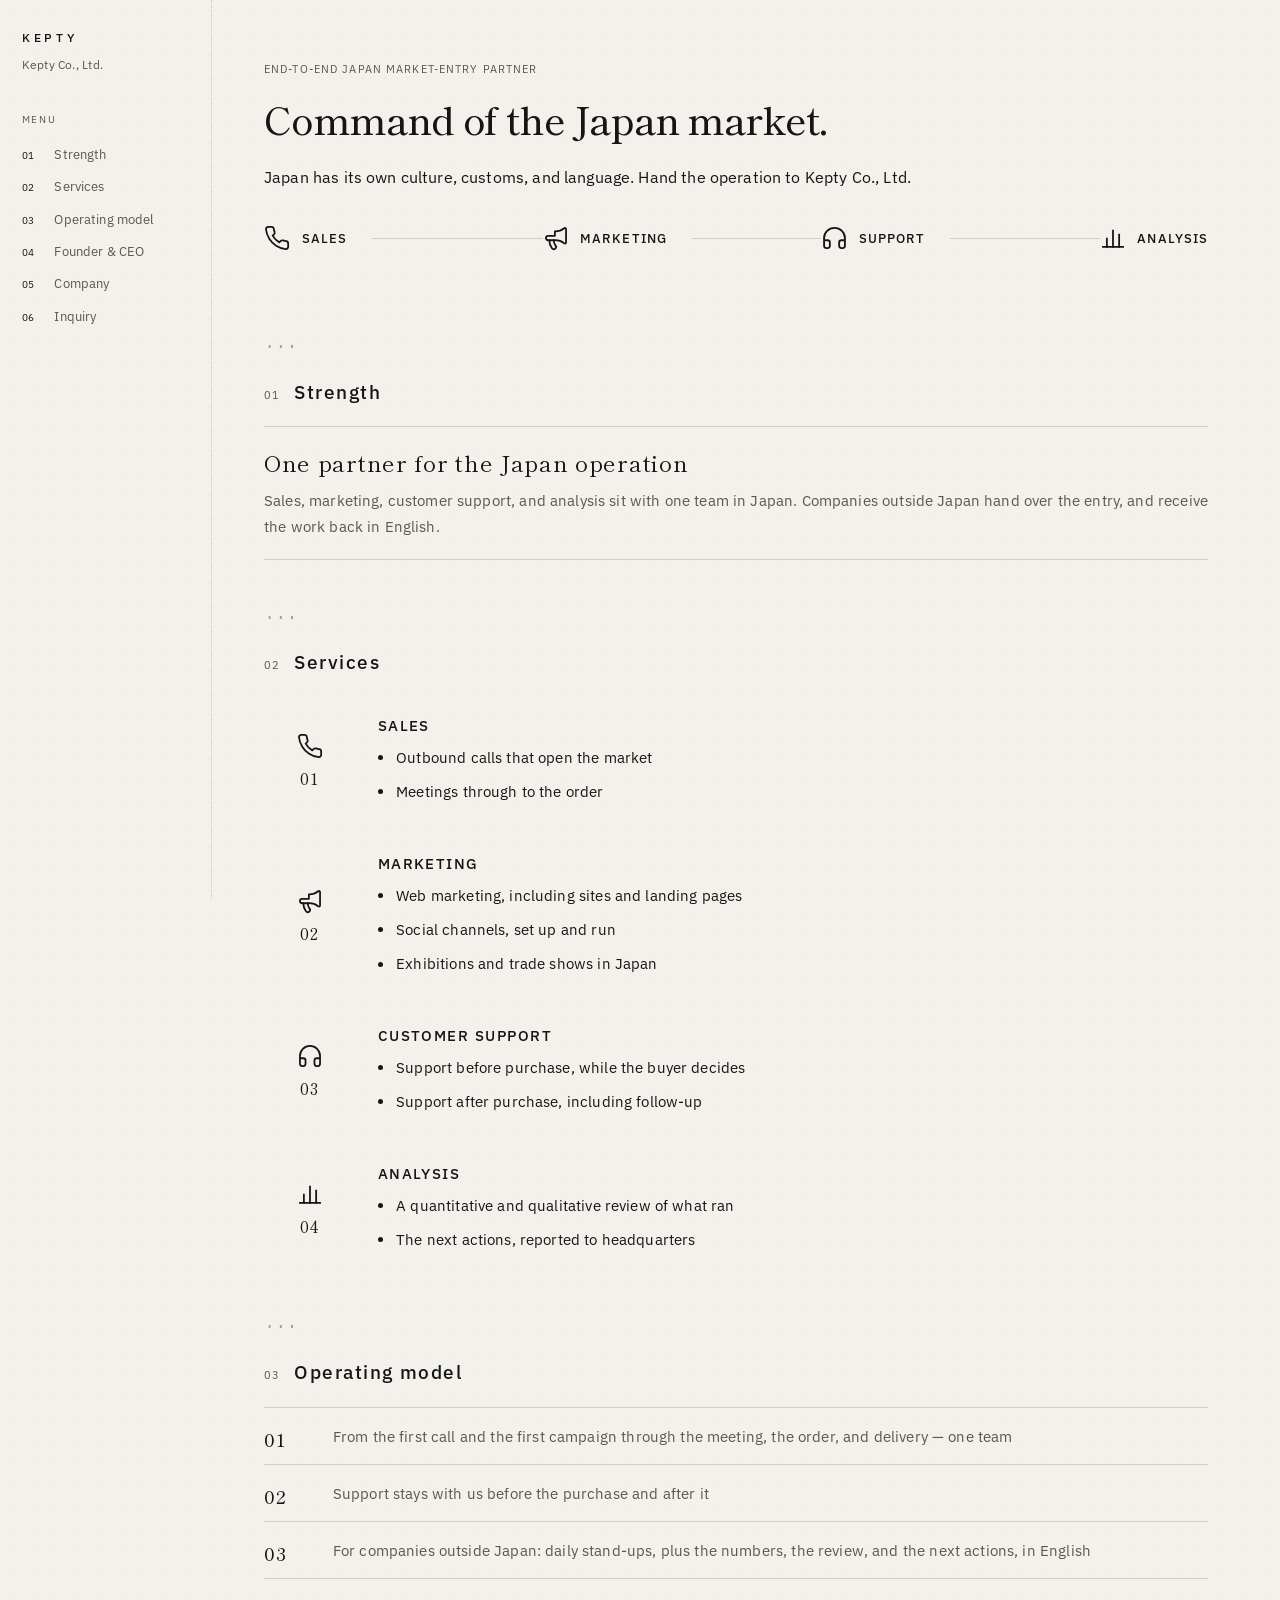
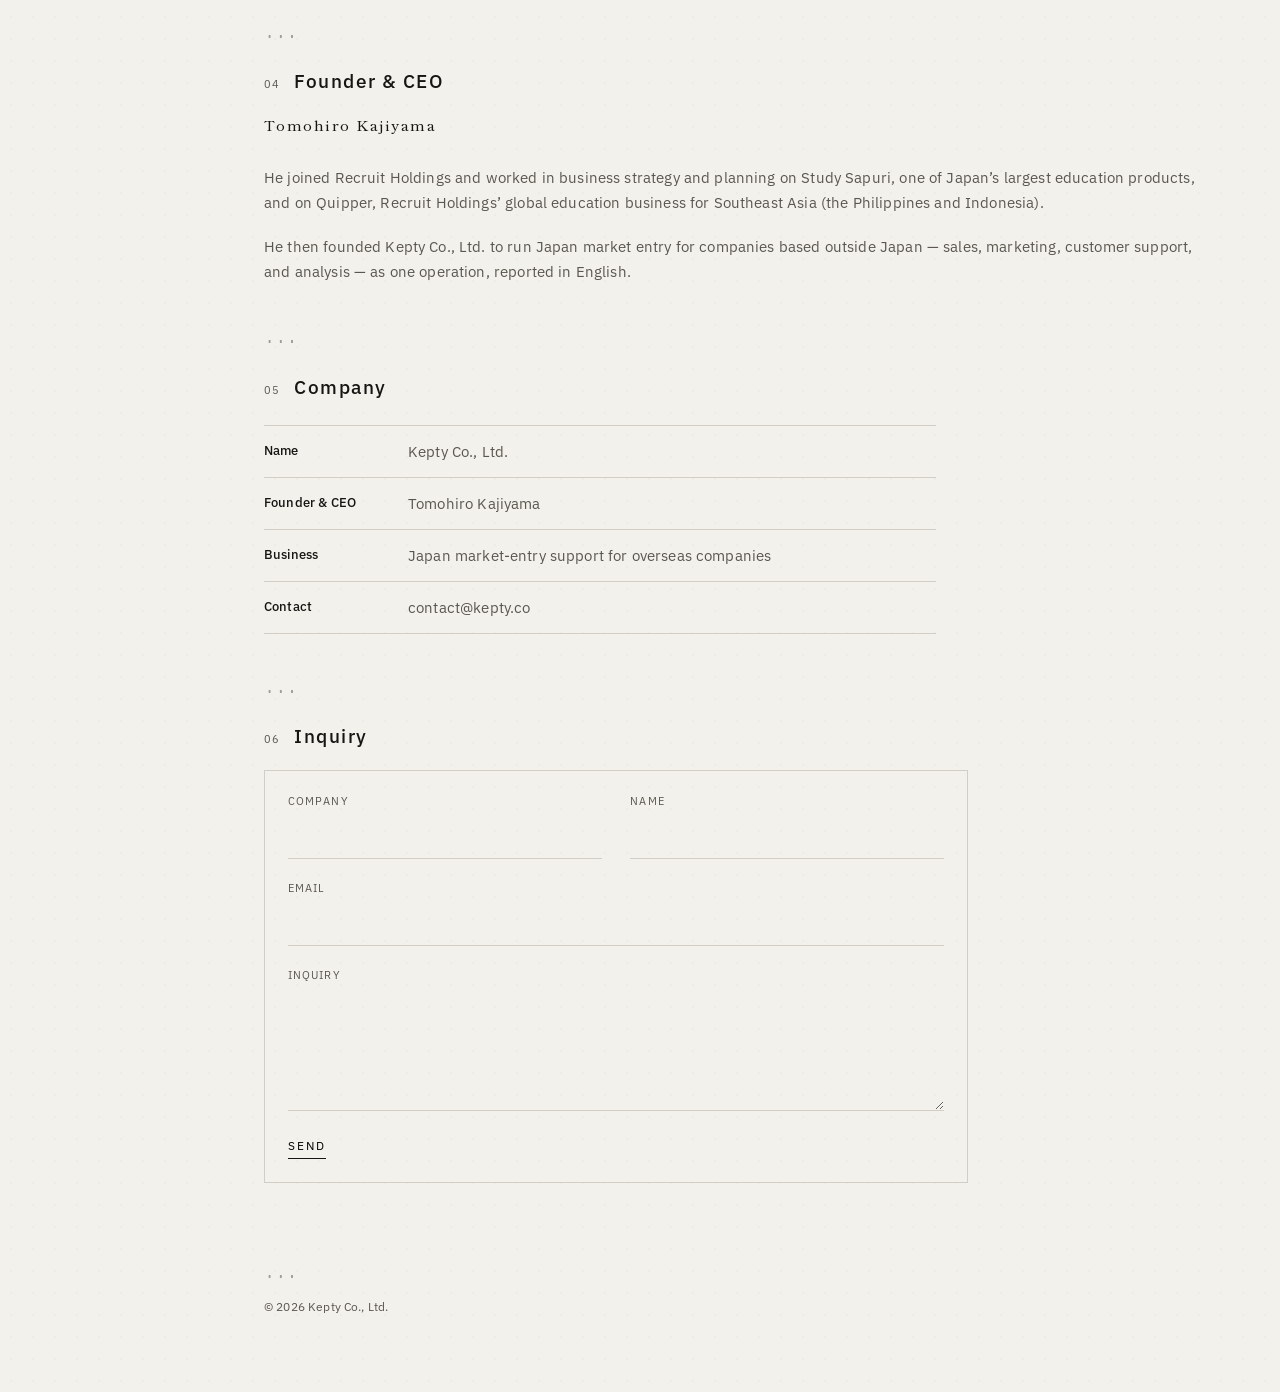
==== index.html @ 5e3bffc7 "あ" ====
<!DOCTYPE html>
<html lang="en">
  <head>
    <meta charset="UTF-8" />
    <meta name="viewport" content="width=device-width, initial-scale=1.0" />
    <title>End-to-end Japan market-entry partner | Kepty Co., Ltd.</title>
    <meta
      name="description"
      content="Kepty Co., Ltd. runs Japan market entry for companies outside Japan. Sales, marketing, customer support, and analysis — one team, with reporting in English."
    />
    <link rel="canonical" href="https://keptyjapan.com/" />
    <link rel="alternate" hreflang="en" href="https://keptyjapan.com/" />
    <link rel="alternate" hreflang="x-default" href="https://keptyjapan.com/" />
    <meta property="og:type" content="website" />
    <meta property="og:locale" content="en_US" />
    <meta property="og:site_name" content="Kepty Co., Ltd." />
    <meta
      property="og:title"
      content="End-to-end Japan market-entry partner | Kepty Co., Ltd."
    />
    <meta
      property="og:description"
      content="A Japan-side partner for companies outside Japan. Sales, marketing, customer support, and analysis, reported in English. Kepty Co., Ltd."
    />
    <meta property="og:url" content="https://keptyjapan.com/" />
    <meta name="twitter:card" content="summary" />
    <link rel="icon" href="assets/favicon.svg" type="image/svg+xml" />
    <link rel="alternate" type="text/plain" title="LLM facts" href="llms.txt" />
    <script type="application/ld+json">
      {
        "@context": "https://schema.org",
        "@graph": [
          {
            "@type": ["Organization", "ProfessionalService"],
            "@id": "https://keptyjapan.com/#org",
            "name": "Kepty Co., Ltd.",
            "alternateName": ["株式会社Kepty", "KEPTY"],
            "url": "https://keptyjapan.com/",
            "email": "contact@kepty.co",
            "inLanguage": "en",
            "areaServed": { "@type": "Country", "name": "Japan" },
            "founder": { "@type": "Person", "name": "Tomohiro Kajiyama", "alternateName": "梶山 知裕" },
            "description": "Japan market-entry partner for companies based outside Japan. Sales, marketing, customer support, and analysis, run as one operation and reported in English.",
            "knowsAbout": [
              "Japan market entry",
              "sales in Japan",
              "web and social marketing",
              "customer support",
              "market analysis"
            ],
            "contactPoint": {
              "@type": "ContactPoint",
              "email": "contact@kepty.co",
              "contactType": "sales",
              "availableLanguage": ["English", "Japanese"]
            }
          },
          {
            "@type": "WebPage",
            "@id": "https://keptyjapan.com/#webpage",
            "url": "https://keptyjapan.com/",
            "name": "End-to-end Japan market-entry partner",
            "inLanguage": "en",
            "isPartOf": { "@id": "https://keptyjapan.com/#website" },
            "about": { "@id": "https://keptyjapan.com/#org" }
          },
          {
            "@type": "FAQPage",
            "mainEntity": [
              {
                "@type": "Question",
                "name": "Does Kepty help overseas companies enter the Japan market?",
                "acceptedAnswer": {
                  "@type": "Answer",
                  "text": "Yes. Kepty Co., Ltd. is the Japan-side partner. It runs sales, marketing, customer support, and analysis as one operation, and reports to companies outside Japan in English."
                }
              },
              {
                "@type": "Question",
                "name": "What does Kepty take on for a Japan entry?",
                "acceptedAnswer": {
                  "@type": "Answer",
                  "text": "Sales (outbound calls, meetings, and orders), marketing (web, social, and exhibitions in Japan), customer support before and after purchase, and data analysis with a review of what to do next. The work is not tied to one product category."
                }
              },
              {
                "@type": "Question",
                "name": "How can an overseas company contact Kepty?",
                "acceptedAnswer": {
                  "@type": "Answer",
                  "text": "Email contact@kepty.co or use the inquiry form on this page."
                }
              }
            ]
          }
        ]
      }
    </script>
    <link rel="preconnect" href="https://fonts.googleapis.com" />
    <link rel="preconnect" href="https://fonts.gstatic.com" crossorigin />
    <link
      href="https://fonts.googleapis.com/css2?family=IBM+Plex+Sans+JP:wght@300;400;500&family=IBM+Plex+Sans:ital,wght@0,300;0,400;0,500;1,400&family=Shippori+Mincho:wght@500;600&display=swap"
      rel="stylesheet"
    />
    <link rel="stylesheet" href="css/styles.css?v=21" />
  </head>
  <body>
    <a class="skip-link" href="#main">Skip to content</a>

    <aside class="rail">
      <span class="rail-progress" aria-hidden="true"></span>
      <a class="brand" href="#top">KEPTY</a>
      <p class="loc">Kepty Co., Ltd.</p>
      <nav class="index" aria-label="Menu">
        <p class="index-label">Menu</p>
        <a href="#strength"><span>01</span> <b>Strength</b></a>
        <a href="#services"><span>02</span> <b>Services</b></a>
        <a href="#system"><span>03</span> <b>Operating model</b></a>
        <a href="#founder"><span>04</span> <b>Founder &amp; CEO</b></a>
        <a href="#company"><span>05</span> <b>Company</b></a>
        <a href="#inquiry"><span>06</span> <b>Inquiry</b></a>
      </nav>
    </aside>

    <header class="mobile-bar">
      <a class="brand" href="#top">KEPTY</a>
      <button class="menu-btn" type="button" aria-expanded="false" aria-controls="mobile-nav">Menu</button>
    </header>

    <div class="mobile-nav" id="mobile-nav" hidden>
      <a href="#strength"><span>01</span> <b>Strength</b></a>
      <a href="#services"><span>02</span> <b>Services</b></a>
      <a href="#system"><span>03</span> <b>Operating model</b></a>
      <a href="#founder"><span>04</span> <b>Founder &amp; CEO</b></a>
      <a href="#company"><span>05</span> <b>Company</b></a>
      <a href="#inquiry"><span>06</span> <b>Inquiry</b></a>
    </div>

    <main id="main">
      <section class="open" id="top">
        <p class="kicker">End-to-end Japan market-entry partner</p>
        <h1>Command of <span class="together">the Japan market.</span></h1>
        <p class="lede">
          Japan has its own culture, customs, and language. Hand the operation to Kepty Co., Ltd.
        </p>
        <ol class="flow" aria-label="Scope">
          <li><span class="mark mark-circle" aria-hidden="true"></span><b>Sales</b></li>
          <li><span class="mark mark-square" aria-hidden="true"></span><b>Marketing</b></li>
          <li><span class="mark mark-diamond" aria-hidden="true"></span><b>Support</b></li>
          <li><span class="mark mark-bars" aria-hidden="true"></span><b>Analysis</b></li>
        </ol>
        <div class="opening-mark" aria-hidden="true">
          <p class="opening-vert">日本市場</p>
          <span class="opening-line"></span>
          <p class="opening-seal"><span><b>制</b><b>圧</b></span></p>
        </div>
      </section>

      <section class="chapter" id="strength">
        <header class="ch-head">
          <span>01</span>
          <h2>Strength</h2>
        </header>
        <div class="statement">
          <p class="ch-lead">One partner for the Japan operation</p>
          <p class="body">
            Sales, marketing, customer support, and analysis sit with one team in Japan. Companies outside Japan hand over the entry, and receive the work back in English.
          </p>
        </div>
      </section>

      <section class="chapter" id="services">
        <header class="ch-head">
          <span>02</span>
          <h2>Services</h2>
        </header>
        <div class="work">
          <article class="band">
            <div class="band-side">
              <span class="mark mark-circle" aria-hidden="true"></span>
              <span>01</span>
            </div>
            <div class="band-main">
              <h3>Sales</h3>
              <ul class="dots">
                <li>Outbound calls that open the market</li>
                <li>Meetings through to the order</li>
              </ul>
            </div>
          </article>
          <article class="band">
            <div class="band-side">
              <span class="mark mark-square" aria-hidden="true"></span>
              <span>02</span>
            </div>
            <div class="band-main">
              <h3>Marketing</h3>
              <ul class="dots">
                <li>Web marketing, including sites and landing pages</li>
                <li>Social channels, set up and run</li>
                <li>Exhibitions and trade shows in Japan</li>
              </ul>
            </div>
          </article>
          <article class="band">
            <div class="band-side">
              <span class="mark mark-diamond" aria-hidden="true"></span>
              <span>03</span>
            </div>
            <div class="band-main">
              <h3>Customer support</h3>
              <ul class="dots">
                <li>Support before purchase, while the buyer decides</li>
                <li>Support after purchase, including follow-up</li>
              </ul>
            </div>
          </article>
          <article class="band">
            <div class="band-side">
              <span class="mark mark-bars" aria-hidden="true"></span>
              <span>04</span>
            </div>
            <div class="band-main">
              <h3>Analysis</h3>
              <ul class="dots">
                <li>A quantitative and qualitative review of what ran</li>
                <li>The next actions, reported to headquarters</li>
              </ul>
            </div>
          </article>
        </div>
      </section>

      <section class="chapter" id="system">
        <header class="ch-head">
          <span>03</span>
          <h2>Operating model</h2>
        </header>
        <ol class="steps">
          <li>From the first call and the first campaign through the meeting, the order, and delivery — one team</li>
          <li>Support stays with us before the purchase and after it</li>
          <li>For companies outside Japan: daily stand-ups, plus the numbers, the review, and the next actions, in English</li>
        </ol>
      </section>

      <section class="chapter" id="founder">
        <header class="ch-head">
          <span>04</span>
          <h2>Founder &amp; CEO</h2>
        </header>
        <p class="name">Tomohiro Kajiyama</p>
        <div class="bio">
          <p>
            He joined Recruit Holdings and worked in business strategy and planning on Study Sapuri, one of Japan’s largest education products, and on Quipper, Recruit Holdings’ global education business for Southeast Asia (the Philippines and Indonesia).
          </p>
          <p>
            He then founded Kepty Co., Ltd. to run Japan market entry for companies based outside Japan — sales, marketing, customer support, and analysis — as one operation, reported in English.
          </p>
        </div>
      </section>

      <section class="chapter" id="company">
        <header class="ch-head">
          <span>05</span>
          <h2>Company</h2>
        </header>
        <dl class="sheet">
          <div>
            <dt>Name</dt>
            <dd>Kepty Co., Ltd.</dd>
          </div>
          <div>
            <dt>Founder &amp; CEO</dt>
            <dd>Tomohiro Kajiyama</dd>
          </div>
          <div>
            <dt>Business</dt>
            <dd>Japan market-entry support for overseas companies</dd>
          </div>
          <div>
            <dt>Contact</dt>
            <dd>contact@kepty.co</dd>
          </div>
        </dl>
      </section>

      <section class="chapter chapter-end" id="inquiry">
        <header class="ch-head">
          <span>06</span>
          <h2>Inquiry</h2>
        </header>
        <form id="contact-form" novalidate>
          <label>
            <span>Company</span>
            <input type="text" name="company" autocomplete="organization" />
            <em class="field-error" data-error></em>
          </label>
          <label>
            <span>Name</span>
            <input type="text" name="name" autocomplete="name" />
            <em class="field-error" data-error></em>
          </label>
          <label class="wide">
            <span>Email</span>
            <input type="email" name="email" autocomplete="email" />
            <em class="field-error" data-error></em>
          </label>
          <label class="wide">
            <span>Inquiry</span>
            <textarea name="message" rows="4"></textarea>
            <em class="field-error" data-error></em>
          </label>
          <button type="submit">Send</button>
          <p class="form-status" id="form-status" hidden></p>
        </form>
      </section>

      <footer>
        <p>© 2026 Kepty Co., Ltd.</p>
      </footer>
    </main>

    <script src="js/i18n.js?v=5"></script>
    <script src="js/main.js?v=7"></script>
  </body>
</html>
---- css/styles.css ----
:root {
  --bg: #f3f1eb;
  --ink: #161513;
  --dim: #5a5750;
  --rule: #d2cec4;
  --rail: 13.25rem;
  --sans: "IBM Plex Sans", "IBM Plex Sans JP", sans-serif;
  --serif: "Shippori Mincho", "IBM Plex Sans JP", serif;
}

* {
  box-sizing: border-box;
}

html {
  scroll-behavior: smooth;
}

body {
  margin: 0;
  background-color: var(--bg);
  background-image: radial-gradient(rgba(22, 21, 19, 0.055) 0.65px, transparent 0.75px);
  background-size: 22px 22px;
  color: var(--ink);
  --lead: 1.7;
  font-family: var(--sans);
  font-weight: 400;
  font-size: 15px;
  line-height: var(--lead);
  letter-spacing: 0.01em;
}

html[lang="ja"] body {
  --lead: 1.9;
  font-size: 15.5px;
  line-height: var(--lead);
  letter-spacing: 0.04em;
  font-feature-settings: "palt" 1, "kern" 1;
}

a {
  color: inherit;
  text-decoration: none;
}

.skip-link {
  position: absolute;
  left: 1rem;
  top: -3rem;
  background: var(--ink);
  color: var(--bg);
  padding: 0.4rem 0.6rem;
}

.skip-link:focus {
  top: 1rem;
}

.rail {
  position: fixed;
  inset: 0 auto 0 0;
  width: var(--rail);
  padding: 1.75rem 1.35rem 1.5rem;
  border-right: 1px dotted color-mix(in srgb, var(--ink) 18%, transparent);
  display: flex;
  flex-direction: column;
  z-index: 5;
  background-color: color-mix(in srgb, var(--bg) 94%, transparent);
  background-image: radial-gradient(rgba(22, 21, 19, 0.055) 0.65px, transparent 0.75px);
  background-size: 22px 22px;
}

.rail-progress {
  position: absolute;
  top: 0;
  right: -1px;
  width: 1px;
  height: 0;
  background: var(--ink);
}

.brand {
  font-weight: 500;
  font-size: 0.72rem;
  letter-spacing: 0.34em;
}

.loc {
  margin: 0.55rem 0 0;
  color: var(--dim);
  font-size: 0.72rem;
  letter-spacing: 0.02em;
  line-height: 1.5;
}

.index {
  margin-top: 2.4rem;
  display: grid;
  gap: 0.85rem;
}

.index-label {
  margin: 0 0 0.2rem;
  font-size: 0.62rem;
  letter-spacing: 0.18em;
  color: var(--dim);
}

html[lang="en"] .index-label,
html[lang="en"] h3,
html[lang="en"] .kicker,
html[lang="en"] .flow b,
html[lang="en"] label,
html[lang="en"] button[type="submit"] {
  text-transform: uppercase;
}

.index a,
.mobile-nav a {
  display: flex;
  align-items: baseline;
  gap: 0.7rem;
  font-size: 0.8rem;
  color: var(--dim);
  transition: color 0.25s ease;
}

.index a:hover,
.mobile-nav a:hover,
.index a.is-current {
  color: var(--ink);
}

.index span,
.mobile-nav span {
  flex: 0 0 1.35rem;
  font-size: 0.62rem;
  letter-spacing: 0.06em;
  color: var(--ink);
  font-variant-numeric: tabular-nums;
}

.index b,
.mobile-nav b {
  font-weight: 400;
  line-height: 1.45;
}

.body {
  margin: 1rem 0 0;
  max-width: 42rem;
  color: var(--dim);
}

.role {
  margin: 0.4rem 0 0;
  font-size: 0.78rem;
  color: var(--dim);
}

.bio {
  margin-top: 1.8rem;
  max-width: 42rem;
}

.bio p {
  margin: 0 0 1.15rem;
  color: var(--dim);
}

.bio p:last-child {
  margin-bottom: 0;
}

.lang {
  margin-top: auto;
  display: flex;
  align-items: baseline;
  gap: 0.35rem;
  font-size: 0.72rem;
  letter-spacing: 0.1em;
  color: var(--dim);
}

.lang-btn {
  border: 0;
  background: none;
  padding: 0;
  font: inherit;
  color: var(--dim);
  cursor: pointer;
}

.lang-btn.is-active {
  color: var(--ink);
}

.mobile-bar,
.mobile-nav {
  display: none;
}

main {
  margin-left: var(--rail);
  padding: 2.25rem 4.5rem 4rem 3.25rem;
  max-width: calc(var(--rail) + 56rem);
}

.open {
  padding: 1.5rem 0 3rem;
}

.kicker {
  margin: 0 0 1.15rem;
  font-size: 0.7rem;
  letter-spacing: 0.1em;
  color: var(--dim);
}

h1,
.name {
  font-family: var(--serif);
  font-weight: 500;
}

h1 {
  margin: 0;
  font-size: clamp(2.1rem, 3.8vw, 3.35rem);
  letter-spacing: 0.06em;
  line-height: 1.35;
  max-width: 12em;
}

.together {
  white-space: nowrap;
}

html[lang="en"] h1 {
  letter-spacing: -0.03em;
  line-height: 1.12;
  max-width: 13ch;
  font-size: clamp(2.4rem, 4.4vw, 3.8rem);
}

.lede,
.ch-lead {
  margin: 1.35rem 0 0;
  max-width: 38rem;
  color: var(--ink);
  font-size: 1.02rem;
  font-weight: 400;
}

.ch-lead {
  color: var(--dim);
}

.chapter {
  padding: 2.8rem 0 0.6rem;
  border: 0;
}

.chapter::before {
  content: "";
  display: block;
  width: 2.1rem;
  height: 5px;
  margin: 0 0 1.85rem;
  background-image: radial-gradient(circle, var(--ink) 1.15px, transparent 1.25px);
  background-size: 0.7rem 5px;
  background-repeat: repeat-x;
  opacity: 0.38;
}

.ch-head {
  display: flex;
  align-items: baseline;
  gap: 0.9rem;
  margin-bottom: 1.25rem;
}

.ch-head span {
  font-size: 0.68rem;
  letter-spacing: 0.08em;
  color: var(--dim);
  font-variant-numeric: tabular-nums;
}

.dots {
  list-style: none;
  margin: 1.5rem 0 0;
  padding: 0;
  max-width: 42rem;
}

.dots li {
  display: flex;
  align-items: flex-start;
  gap: 0.85rem;
  padding: 0.55rem 0;
}

.dots li::before {
  content: "";
  flex: 0 0 5px;
  width: 5px;
  height: 5px;
  margin-top: calc((var(--lead) * 1em - 5px) / 2);
  border-radius: 50%;
  background: var(--ink);
}

.split-text .dots {
  margin-top: 0;
}

.split-text .dots li {
  padding-left: 0;
}

.split-text ul {
  margin: 0;
  padding: 0;
  list-style: none;
  display: grid;
  color: var(--dim);
}

.steps {
  list-style: none;
  margin: 1.5rem 0 0;
  padding: 0;
  max-width: 44rem;
  counter-reset: step;
}

.steps li {
  display: grid;
  grid-template-columns: 3.2rem 1fr;
  gap: 1.1rem;
  align-items: start;
  padding: 0.7rem 0;
  counter-increment: step;
  color: var(--dim);
  --fs: 1em;
}

.steps li::before {
  content: counter(step, decimal-leading-zero);
  font-family: var(--serif);
  font-size: 1.15rem;
  font-weight: 500;
  letter-spacing: 0.06em;
  line-height: 1;
  height: 1.15rem;
  margin-top: calc((var(--lead) * var(--fs) - 1.15rem) / 2);
  color: var(--ink);
}

h2 {
  margin: 0;
  font-size: 1.2rem;
  font-weight: 500;
  letter-spacing: 0.08em;
  line-height: 1.4;
}

h3 {
  margin: 0 0 0.9rem;
  font-size: 0.92rem;
  font-weight: 500;
  letter-spacing: 0.1em;
  color: var(--ink);
}

.sheet {
  margin: 1.5rem 0 0;
  padding: 0;
  max-width: 44rem;
}

.sheet div {
  display: grid;
  grid-template-columns: 7.5rem 1fr;
  gap: 1.5rem;
  padding: 0.55rem 0;
}

.sheet dt {
  font-weight: 500;
  font-size: 0.84rem;
}

.sheet dd {
  margin: 0;
  color: var(--dim);
}

.split-text {
  display: grid;
  grid-template-columns: 1fr 1fr;
  gap: 2.75rem;
  margin-top: 1.5rem;
  max-width: 48rem;
}

.opening-mark {
  display: none;
}

.flow {
  display: flex;
  align-items: center;
  list-style: none;
  margin: 2.15rem 0 0;
  padding: 0;
}

.flow li {
  display: flex;
  align-items: center;
  gap: 0.7rem;
  min-width: 0;
}

.flow li:not(:last-child) {
  flex: 1;
}

.flow li:not(:last-child)::after {
  content: "";
  flex: 1;
  height: 1px;
  margin-left: 0.85rem;
  background: var(--rule);
  min-width: 1.25rem;
}

.flow b {
  font-weight: 500;
  font-size: 0.84rem;
  letter-spacing: 0.08em;
}

.mark {
  flex: 0 0 auto;
  width: 1.65rem;
  height: 1.65rem;
  display: inline-block;
  box-sizing: border-box;
}

.mark-circle,
.mark-square,
.mark-diamond {
  border: 0;
  background-position: center;
  background-repeat: no-repeat;
  background-size: 1.7rem 1.7rem;
}

.mark-circle {
  background-image: url("data:image/svg+xml,%3Csvg xmlns='http://www.w3.org/2000/svg' viewBox='0 0 24 24' fill='none' stroke='%23161513' stroke-width='1.6' stroke-linecap='round' stroke-linejoin='round'%3E%3Cpath d='M22 16.92v3a2 2 0 0 1-2.18 2 19.79 19.79 0 0 1-8.63-3.07 19.5 19.5 0 0 1-6-6 19.79 19.79 0 0 1-3.07-8.67A2 2 0 0 1 4.11 2h3a2 2 0 0 1 2 1.72 12.84 12.84 0 0 0 .7 2.81 2 2 0 0 1-.45 2.11L8.09 9.91a16 16 0 0 0 6 6l1.27-1.27a2 2 0 0 1 2.11-.45 12.84 12.84 0 0 0 2.81.7A2 2 0 0 1 22 16.92z'/%3E%3C/svg%3E");
}

.mark-square {
  background-image: url("data:image/svg+xml,%3Csvg xmlns='http://www.w3.org/2000/svg' viewBox='0 0 24 24' fill='none' stroke='%23161513' stroke-width='1.6' stroke-linecap='round' stroke-linejoin='round'%3E%3Cpath d='M11 6a13 13 0 0 0 8.4-2.8A1 1 0 0 1 21 4v12a1 1 0 0 1-1.6.8A13 13 0 0 0 11 14H5a2 2 0 0 1-2-2v0a2 2 0 0 1 2-2h6z'/%3E%3Cpath d='M6 14a12 12 0 0 0 2.4 7.2 2 2 0 0 0 3.2-2.4A8 8 0 0 1 10 14'/%3E%3C/svg%3E");
}

.mark-diamond {
  background-image: url("data:image/svg+xml,%3Csvg xmlns='http://www.w3.org/2000/svg' viewBox='0 0 24 24' fill='none' stroke='%23161513' stroke-width='1.6' stroke-linecap='round' stroke-linejoin='round'%3E%3Cpath d='M3 14h3a2 2 0 0 1 2 2v3a2 2 0 0 1-2 2H5a2 2 0 0 1-2-2v-7a9 9 0 0 1 18 0v7a2 2 0 0 1-2 2h-1a2 2 0 0 1-2-2v-3a2 2 0 0 1 2-2h3'/%3E%3C/svg%3E");
}

.mark-bars {
  border: 0;
  background: url("data:image/svg+xml,%3Csvg xmlns='http://www.w3.org/2000/svg' viewBox='0 0 24 24' fill='none' stroke='%23161513' stroke-width='1.6' stroke-linecap='square'%3E%3Cpath d='M3 20h18'/%3E%3Cpath d='M6.5 20V12.5M12 20V5.5M17.5 20V9'/%3E%3C/svg%3E") center / 1.7rem 1.7rem no-repeat;
}

.band {
  display: grid;
  grid-template-columns: 5.75rem 1fr;
}

.band + .band {
  margin-top: 0.85rem;
}

.work {
  margin-top: 1.35rem;
}

.band-side {
  display: flex;
  flex-direction: column;
  align-items: center;
  justify-content: center;
  gap: 0.7rem;
  padding: 0.35rem 0;
}

.band-side span:last-child {
  font-family: var(--serif);
  font-size: 1.05rem;
  letter-spacing: 0.06em;
  line-height: 1;
}

.band-main {
  padding: 0.95rem 1.35rem 0.8rem;
}

.band-main h3 {
  margin: 0 0 0.15rem;
}

.band .dots {
  margin: 0;
  max-width: none;
}

.band .dots li {
  padding: 0.28rem 0;
}

.name {
  margin: 0;
  font-size: 0.92rem;
  letter-spacing: 0.1em;
  line-height: 1.4;
}

.mail {
  margin: 2rem 0 1.8rem;
  display: grid;
  gap: 0.35rem;
}

.mail span {
  font-size: 0.66rem;
  letter-spacing: 0.14em;
  color: var(--dim);
}

.mail a {
  font-size: 1.15rem;
  font-weight: 400;
}

.mail a:hover {
  box-shadow: inset 0 -1px 0 var(--ink);
}

form {
  position: relative;
  display: grid;
  grid-template-columns: 1fr 1fr;
  gap: 1.3rem 1.8rem;
  max-width: 40rem;
}

form .wide,
form button,
.form-status {
  grid-column: 1 / -1;
}

.field-error {
  display: none;
  font-style: normal;
  font-size: 0.68rem;
  letter-spacing: 0.04em;
  text-transform: none;
  color: var(--ink);
  opacity: 0.5;
}

.field-error.is-on {
  display: block;
}

input.is-invalid,
textarea.is-invalid {
  border-bottom-color: var(--ink);
}

label {
  display: grid;
  gap: 0.35rem;
  font-size: 0.66rem;
  letter-spacing: 0.1em;
  color: var(--dim);
}

input,
textarea {
  width: 100%;
  border: 0;
  border-bottom: 1px solid var(--rule);
  background: transparent;
  color: var(--ink);
  font: inherit;
  font-size: 0.95rem;
  letter-spacing: 0.02em;
  text-transform: none;
  padding: 0.45rem 0 0.55rem;
}

input:focus,
textarea:focus {
  outline: none;
  border-bottom-color: var(--ink);
}

button[type="submit"] {
  justify-self: start;
  margin-top: 0.3rem;
  border: 0;
  background: none;
  padding: 0 0 0.2rem;
  font: inherit;
  font-size: 0.72rem;
  letter-spacing: 0.16em;
  cursor: pointer;
  box-shadow: inset 0 -1px 0 var(--ink);
}

.form-status {
  margin: 0;
}

footer {
  margin-top: 3.5rem;
  padding-top: 1.6rem;
  border: 0;
  color: var(--dim);
  font-size: 0.72rem;
}

footer::before {
  content: "";
  display: block;
  width: 2.1rem;
  height: 5px;
  margin: 0 0 1.1rem;
  background-image: radial-gradient(circle, var(--ink) 1.15px, transparent 1.25px);
  background-size: 0.7rem 5px;
  background-repeat: repeat-x;
  opacity: 0.38;
}

@media (max-width: 860px) {
  .rail {
    display: none;
  }

  .mobile-bar {
    display: flex;
    justify-content: space-between;
    align-items: center;
    position: sticky;
    top: 0;
    z-index: 6;
    padding: 0.9rem 1.15rem;
    background: color-mix(in srgb, var(--bg) 94%, transparent);
    border-bottom: 1px solid var(--rule);
  }

  .menu-btn {
    display: inline-flex;
    align-items: center;
    gap: 0.5rem;
    border: 1px solid var(--ink);
    background: transparent;
    color: var(--ink);
    padding: 0.42rem 0.65rem 0.4rem 0.55rem;
    font: inherit;
    font-size: 0.62rem;
    font-weight: 500;
    letter-spacing: 0.16em;
    text-transform: uppercase;
    line-height: 1;
    cursor: pointer;
  }

  .menu-btn::before {
    content: "";
    width: 0.85rem;
    height: 0.55rem;
    background:
      linear-gradient(currentColor, currentColor) 0 0 / 100% 1px no-repeat,
      linear-gradient(currentColor, currentColor) 0 50% / 100% 1px no-repeat,
      linear-gradient(currentColor, currentColor) 0 100% / 100% 1px no-repeat;
  }

  .menu-btn[aria-expanded="true"] {
    background: var(--ink);
    color: var(--bg);
  }

  .menu-btn[aria-expanded="true"]::before {
    width: 0.62rem;
    height: 0.62rem;
    background:
      linear-gradient(currentColor, currentColor) center / 100% 1px no-repeat,
      linear-gradient(currentColor, currentColor) center / 1px 100% no-repeat;
    transform: rotate(45deg);
  }

  .menu-btn:focus-visible {
    outline: 1px solid var(--ink);
    outline-offset: 3px;
  }

  .mobile-nav:not([hidden]) {
    display: grid;
    gap: 0;
    padding: 0.15rem 1.15rem 0.35rem;
    border-bottom: 1px solid var(--rule);
    background-color: color-mix(in srgb, var(--bg) 94%, transparent);
  }

  .mobile-nav a {
    color: var(--ink);
    font-size: 0.95rem;
    padding: 0.78rem 0;
    border-bottom: 1px solid color-mix(in srgb, var(--ink) 12%, transparent);
  }

  .mobile-nav a:last-child {
    border-bottom: 0;
  }

  .mobile-nav span {
    color: var(--dim);
  }

  .mobile-nav b {
    font-weight: 500;
  }

  main {
    margin-left: 0;
    padding: 1rem 1.15rem 2.8rem;
    max-width: none;
  }

  .open {
    padding: 1.1rem 0 2.2rem;
  }

  h1 {
    font-size: clamp(1.85rem, 8.5vw, 2.5rem);
  }

  html[lang="en"] h1 {
    max-width: none;
    font-size: clamp(1.85rem, 8.5vw, 2.5rem);
  }

  .sheet div,
  .split-text,
  form {
    grid-template-columns: 1fr;
    gap: 0.4rem;
  }

  .flow {
    display: none;
  }

  .opening-mark {
    display: flex;
    align-items: stretch;
    justify-content: center;
    gap: 0.95rem;
    margin: 2.5rem auto 0.35rem;
  }

  .opening-vert,
  .opening-seal,
  .opening-seal span,
  .opening-seal b {
    margin: 0;
    font-family: var(--serif);
    font-weight: 500;
    font-style: normal;
    line-height: 1;
  }

  .opening-vert {
    writing-mode: vertical-rl;
    font-size: 2rem;
    letter-spacing: 0.22em;
    margin-bottom: -0.22em;
  }

  .opening-line {
    width: 1px;
    background: var(--ink);
  }

  .opening-seal {
    width: 4.7rem;
    padding: 0.26rem;
    border: 1px solid var(--ink);
    box-sizing: border-box;
  }

  .opening-seal span {
    display: flex;
    flex-direction: column;
    align-items: center;
    justify-content: center;
    gap: 0.5rem;
    width: 100%;
    height: 100%;
    border: 1px solid var(--ink);
    font-size: 1.85rem;
  }

  .band {
    display: block;
  }

  .band + .band {
    margin-top: 0;
  }

  .band-side {
    flex-direction: row;
    justify-content: flex-start;
    gap: 0.7rem;
    border: 0;
    padding: 0.95rem 0 0;
  }

  .band-main {
    padding: 0.2rem 0 0.85rem;
  }

  .steps {
    margin-top: 1.15rem;
  }

  .steps li {
    position: relative;
    grid-template-columns: 2.6rem 1fr;
    gap: 0.9rem;
    align-items: start;
    padding: 0 0 1.35rem;
  }

  .steps li:last-child {
    padding-bottom: 0.15rem;
  }

  .steps li::before {
    z-index: 1;
    display: grid;
    place-items: center;
    width: 2.05rem;
    height: 2.05rem;
    margin-top: 0.08rem;
    background: var(--ink);
    color: var(--bg);
    font-size: 0.68rem;
    letter-spacing: 0.02em;
    line-height: 1;
  }

  .steps li:not(:last-child)::after {
    content: "";
    position: absolute;
    left: 1.025rem;
    top: 2.25rem;
    bottom: 0.2rem;
    width: 1px;
    background: color-mix(in srgb, var(--ink) 32%, transparent);
  }
}

@media (min-width: 861px) {
  main {
    max-width: calc(var(--rail) + 72rem);
  }

  html[lang="en"] h1,
  html[lang="ja"] h1,
  .lede,
  .flow b,
  .band .dots li {
    white-space: nowrap;
  }

  html[lang="en"] h1,
  html[lang="ja"] h1 {
    max-width: none;
    font-size: clamp(2rem, 3.05vw, 3.25rem);
  }

  .lede,
  .ch-lead,
  .body,
  .bio,
  .steps,
  .sheet,
  .band .dots {
    max-width: none;
  }

  .statement {
    margin-top: 0.35rem;
    padding: 1.2rem 0 1.25rem;
    border-top: 1px solid var(--rule);
    border-bottom: 1px solid var(--rule);
  }

  .statement .ch-lead,
  .statement .body {
    margin: 0;
    max-width: none;
  }

  .statement .ch-lead {
    margin-bottom: 0.55rem;
  }

  .statement .ch-lead {
    color: var(--ink);
    font-family: var(--serif);
    font-size: 1.45rem;
    line-height: 1.45;
    letter-spacing: 0.03em;
    white-space: nowrap;
  }

  .steps {
    margin-top: 1.35rem;
    border-top: 1px solid var(--rule);
  }

  .steps li {
    align-items: center;
    padding: 0.95rem 0;
    border-bottom: 1px solid var(--rule);
  }

  .sheet {
    border-top: 1px solid var(--rule);
    max-width: 42rem;
  }

  .sheet div {
    padding: 0.8rem 0;
    border-bottom: 1px solid var(--rule);
  }

  form {
    max-width: 44rem;
    border: 1px solid var(--rule);
    padding: 1.35rem 1.45rem 1.45rem;
  }
}

@media (min-width: 1200px) {
  .steps li {
    white-space: nowrap;
  }
}

@media (prefers-reduced-motion: reduce) {
  html {
    scroll-behavior: auto;
  }
}
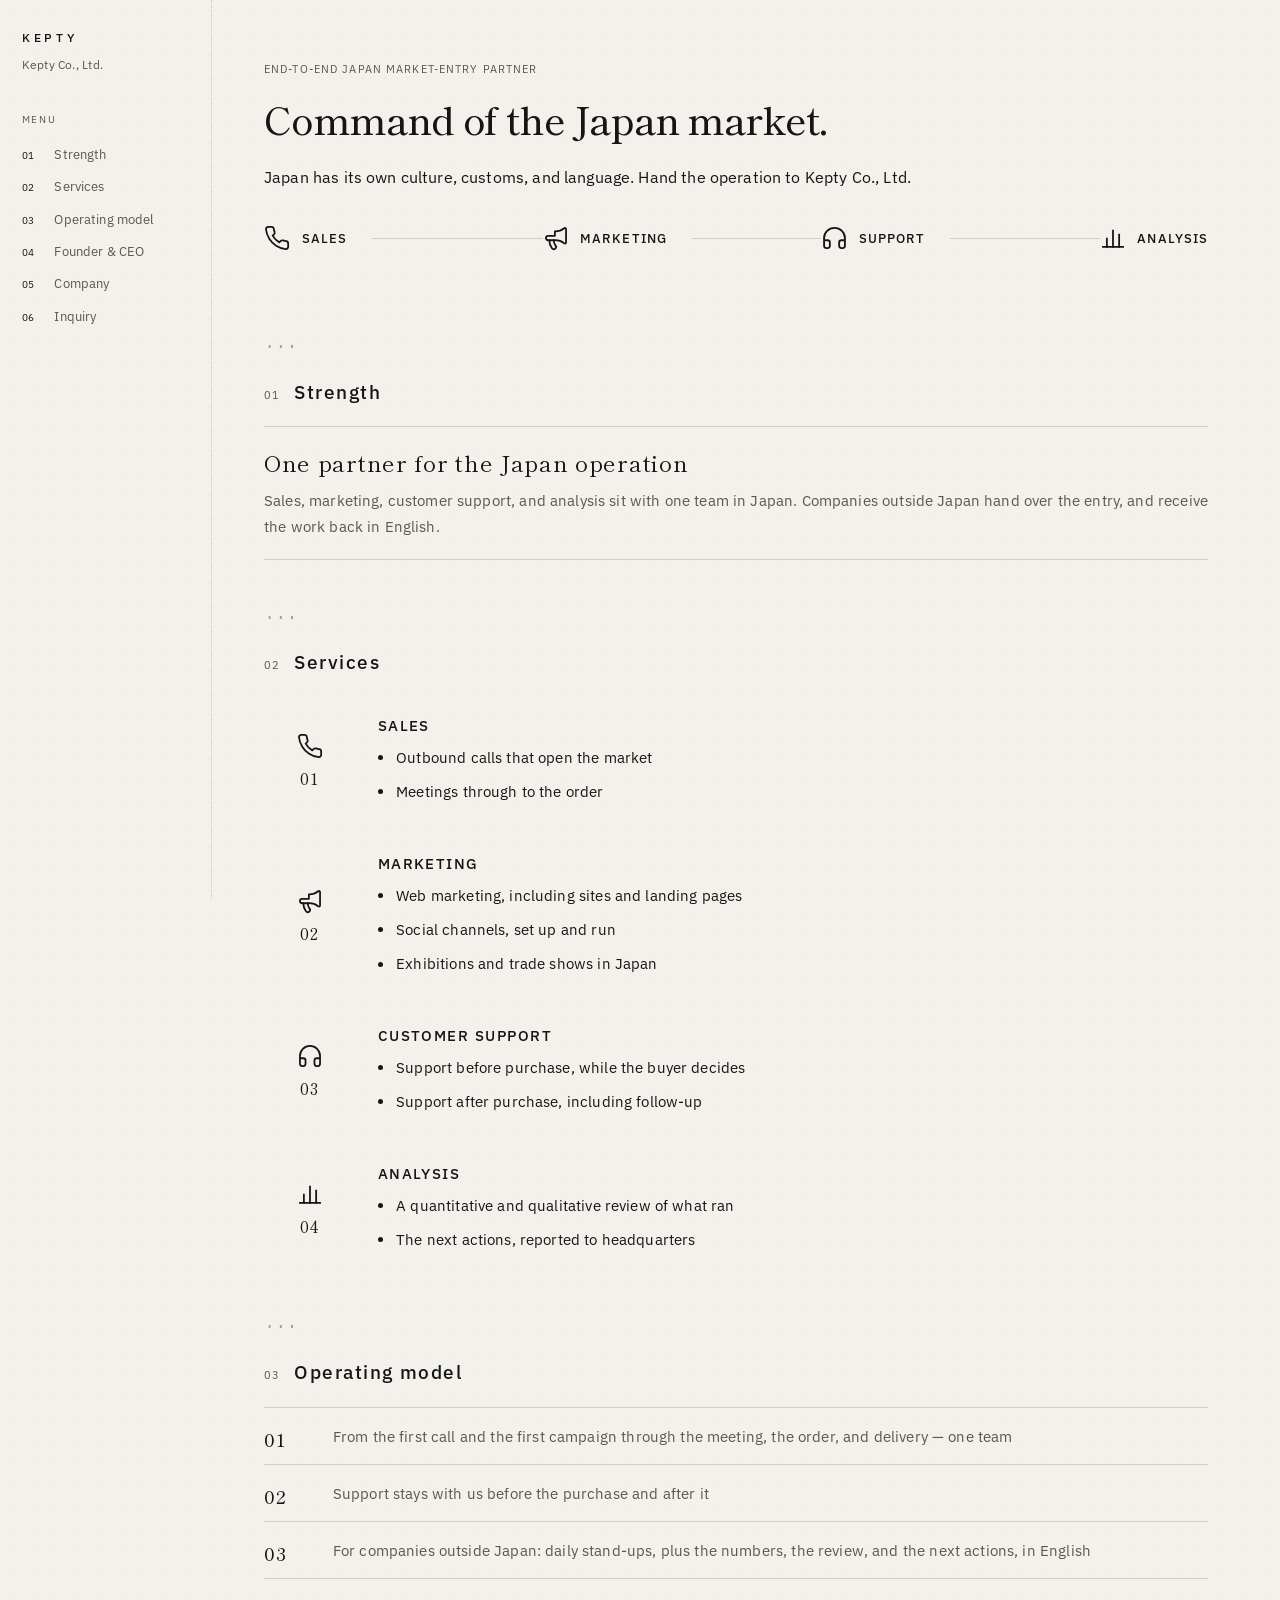
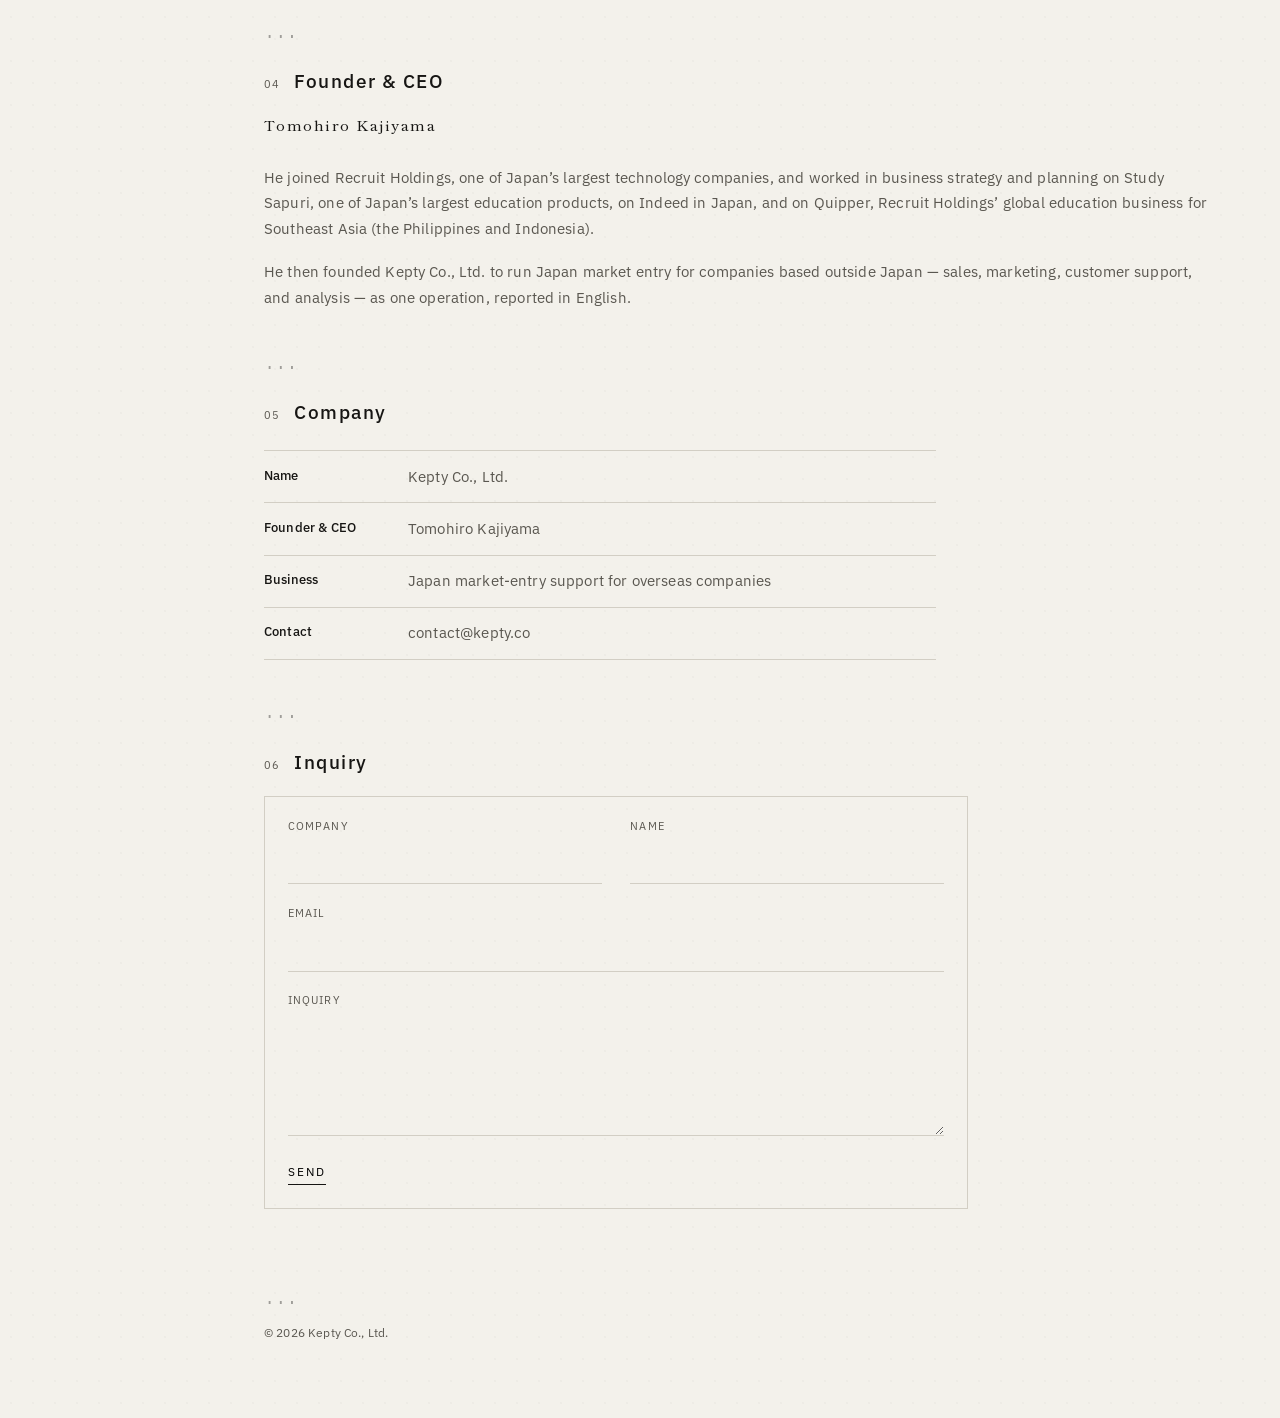
==== commit 8cca17e6: "あ" ====
--- a/index.html
+++ b/index.html
@@ -251,7 +251,7 @@
         <p class="name">Tomohiro Kajiyama</p>
         <div class="bio">
           <p>
-            He joined Recruit Holdings and worked in business strategy and planning on Study Sapuri, one of Japan’s largest education products, and on Quipper, Recruit Holdings’ global education business for Southeast Asia (the Philippines and Indonesia).
+            He joined Recruit Holdings, one of Japan’s largest technology companies, and worked in business strategy and planning on Study Sapuri, one of Japan’s largest education products, on Indeed in Japan, and on Quipper, Recruit Holdings’ global education business for Southeast Asia (the Philippines and Indonesia).
           </p>
           <p>
             He then founded Kepty Co., Ltd. to run Japan market entry for companies based outside Japan — sales, marketing, customer support, and analysis — as one operation, reported in English.
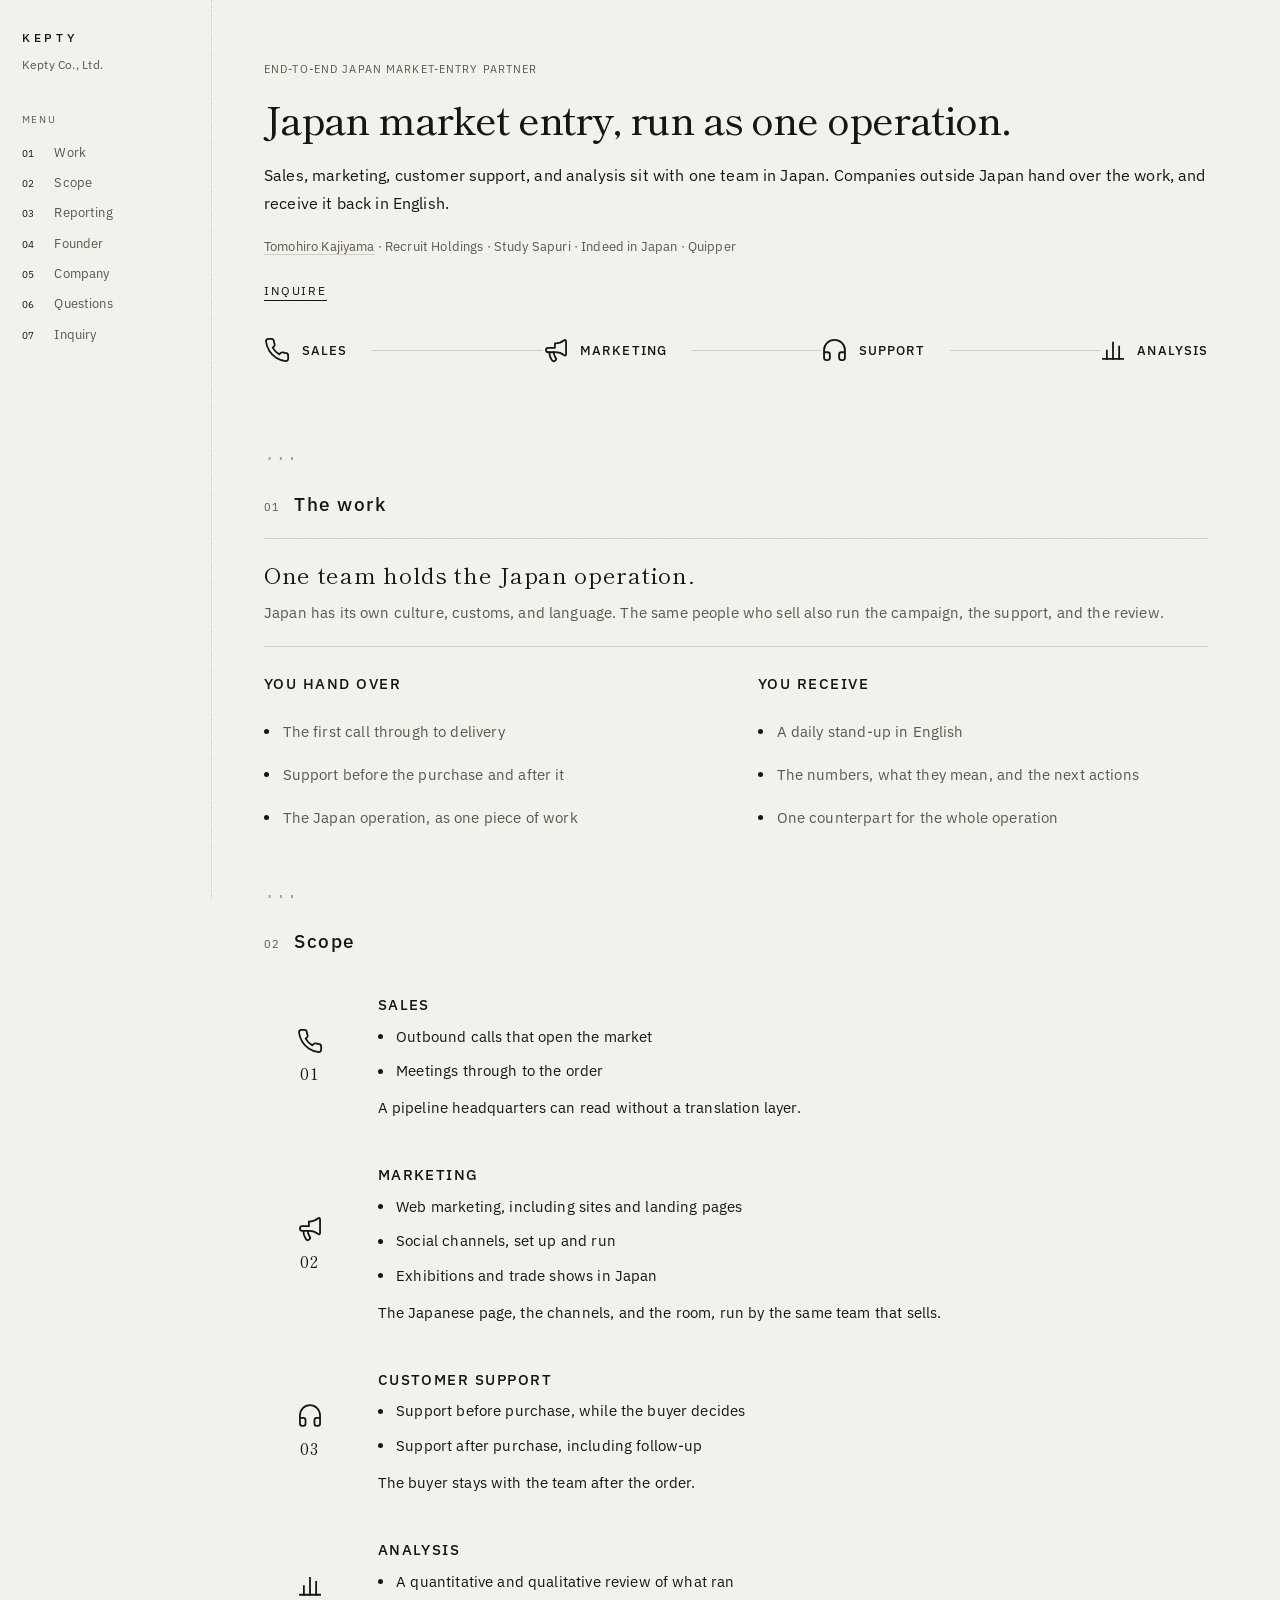
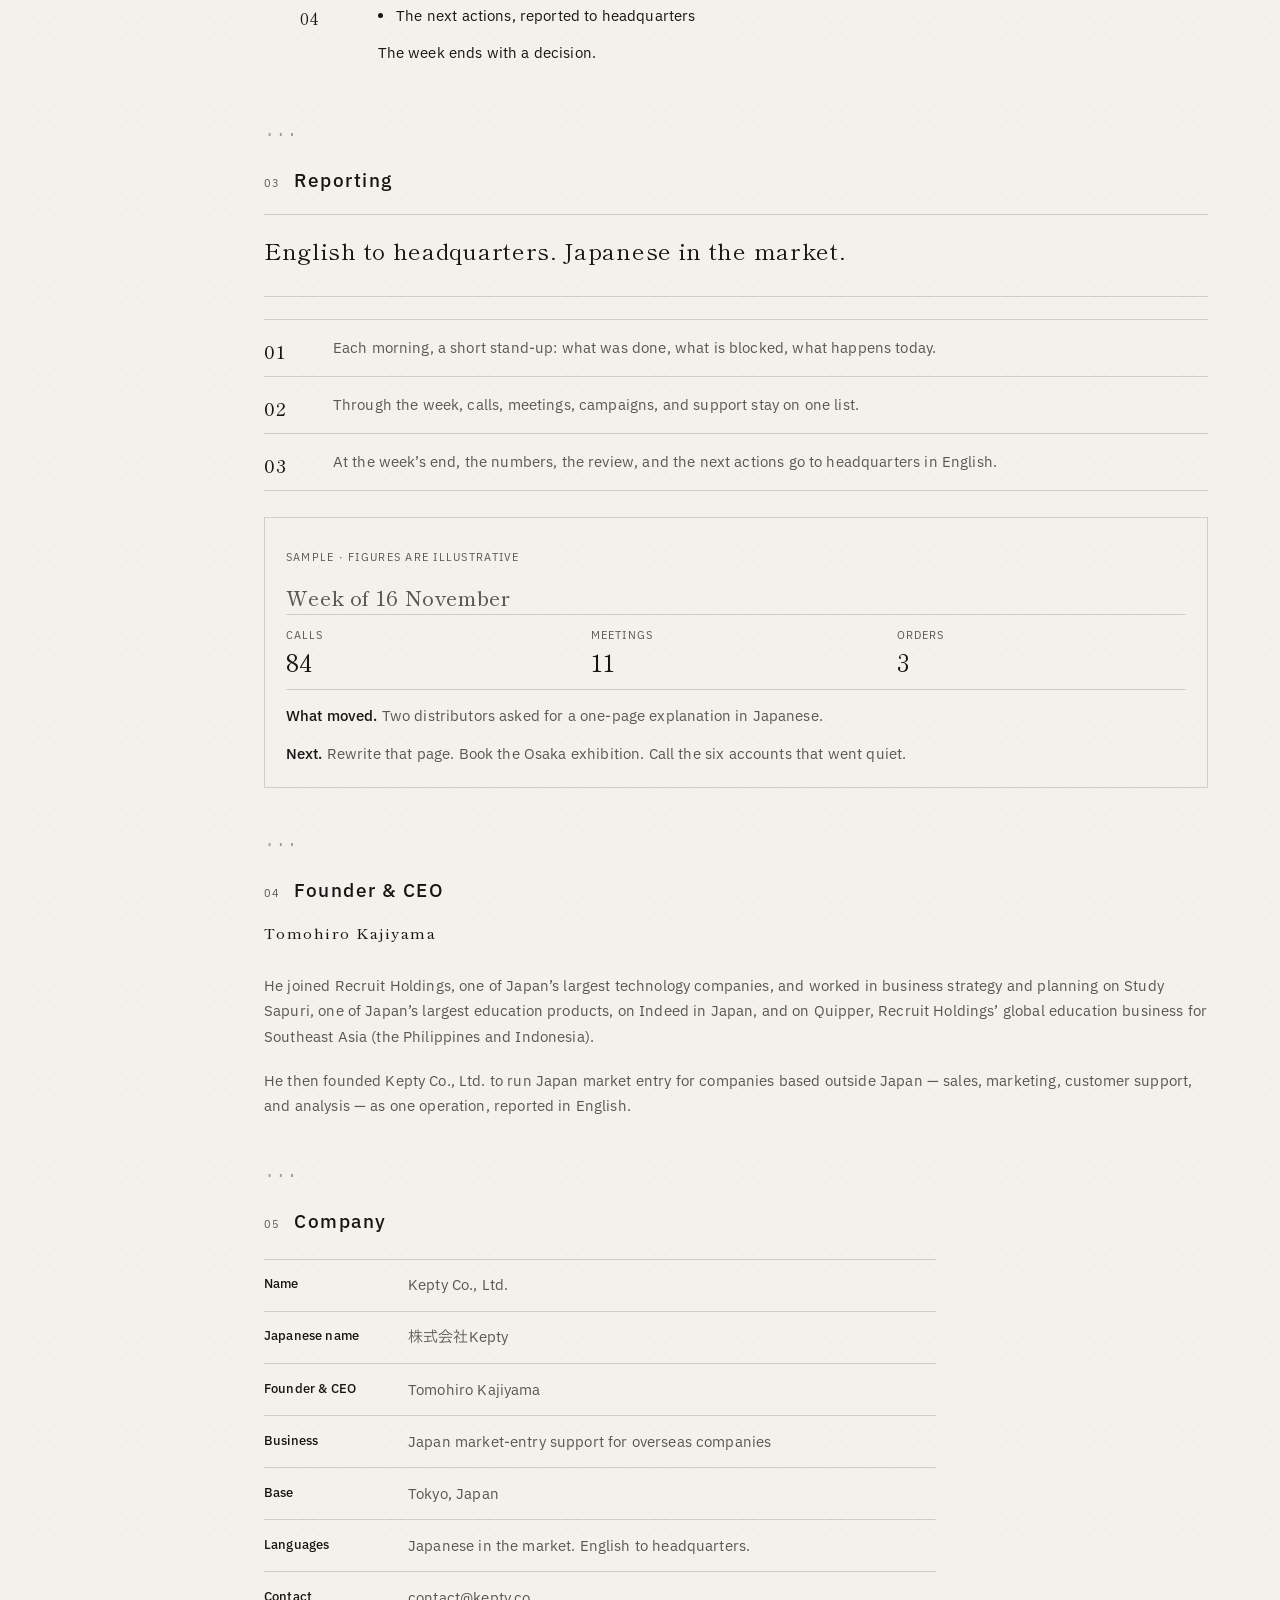
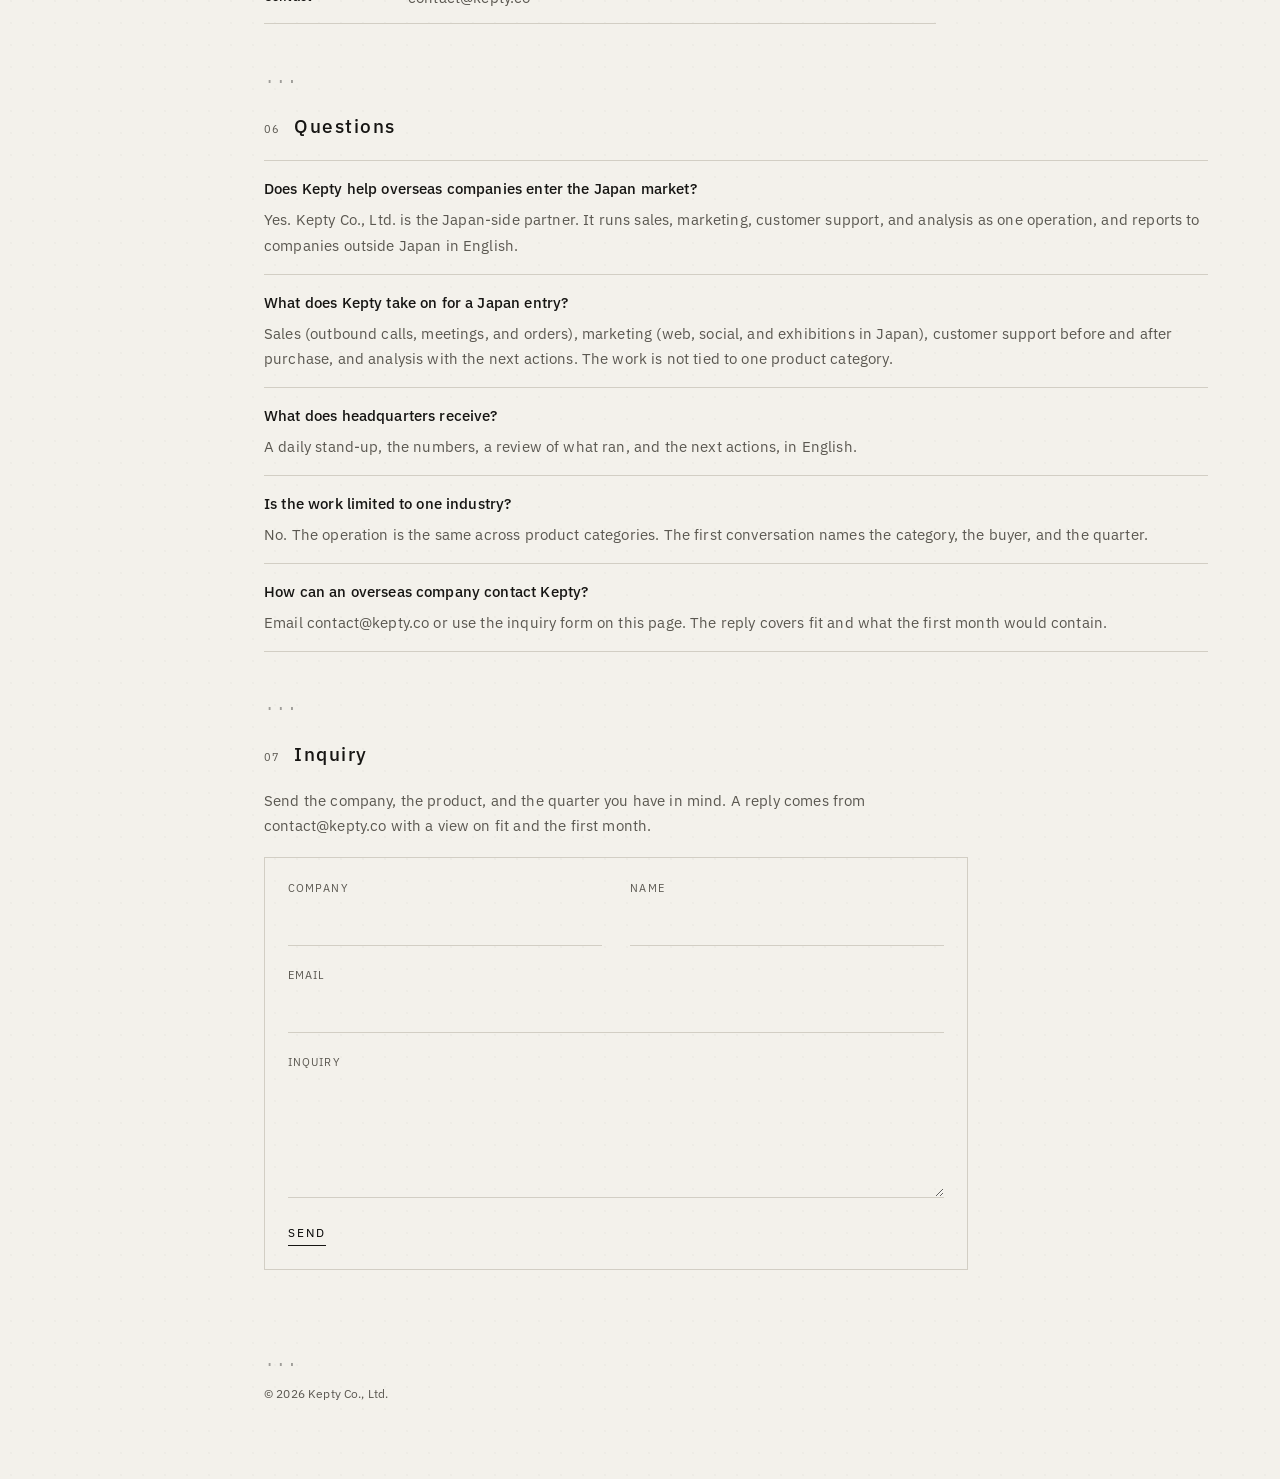
==== commit 92386c95: "あ" ====
--- a/index.html
+++ b/index.html
@@ -3,7 +3,7 @@
   <head>
     <meta charset="UTF-8" />
     <meta name="viewport" content="width=device-width, initial-scale=1.0" />
-    <title>End-to-end Japan market-entry partner | Kepty Co., Ltd.</title>
+    <title>Japan market entry, run as one operation | Kepty Co., Ltd.</title>
     <meta
       name="description"
       content="Kepty Co., Ltd. runs Japan market entry for companies outside Japan. Sales, marketing, customer support, and analysis — one team, with reporting in English."
@@ -16,7 +16,7 @@
     <meta property="og:site_name" content="Kepty Co., Ltd." />
     <meta
       property="og:title"
-      content="End-to-end Japan market-entry partner | Kepty Co., Ltd."
+      content="Japan market entry, run as one operation | Kepty Co., Ltd."
     />
     <meta
       property="og:description"
@@ -39,7 +39,13 @@
             "email": "contact@kepty.co",
             "inLanguage": "en",
             "areaServed": { "@type": "Country", "name": "Japan" },
-            "founder": { "@type": "Person", "name": "Tomohiro Kajiyama", "alternateName": "梶山 知裕" },
+            "founder": {
+              "@type": "Person",
+              "name": "Tomohiro Kajiyama",
+              "alternateName": "梶山 知裕",
+              "jobTitle": "Founder & CEO",
+              "worksFor": { "@id": "https://keptyjapan.com/#org" }
+            },
             "description": "Japan market-entry partner for companies based outside Japan. Sales, marketing, customer support, and analysis, run as one operation and reported in English.",
             "knowsAbout": [
               "Japan market entry",
@@ -56,10 +62,18 @@
             }
           },
           {
+            "@type": "WebSite",
+            "@id": "https://keptyjapan.com/#website",
+            "url": "https://keptyjapan.com/",
+            "name": "Kepty Co., Ltd.",
+            "inLanguage": "en",
+            "publisher": { "@id": "https://keptyjapan.com/#org" }
+          },
+          {
             "@type": "WebPage",
             "@id": "https://keptyjapan.com/#webpage",
             "url": "https://keptyjapan.com/",
-            "name": "End-to-end Japan market-entry partner",
+            "name": "Japan market entry, run as one operation",
             "inLanguage": "en",
             "isPartOf": { "@id": "https://keptyjapan.com/#website" },
             "about": { "@id": "https://keptyjapan.com/#org" }
@@ -80,7 +94,23 @@
                 "name": "What does Kepty take on for a Japan entry?",
                 "acceptedAnswer": {
                   "@type": "Answer",
-                  "text": "Sales (outbound calls, meetings, and orders), marketing (web, social, and exhibitions in Japan), customer support before and after purchase, and data analysis with a review of what to do next. The work is not tied to one product category."
+                  "text": "Sales (outbound calls, meetings, and orders), marketing (web, social, and exhibitions in Japan), customer support before and after purchase, and analysis with the next actions. The work is not tied to one product category."
+                }
+              },
+              {
+                "@type": "Question",
+                "name": "What does headquarters receive?",
+                "acceptedAnswer": {
+                  "@type": "Answer",
+                  "text": "A daily stand-up, the numbers, a review of what ran, and the next actions, in English."
+                }
+              },
+              {
+                "@type": "Question",
+                "name": "Is the work limited to one industry?",
+                "acceptedAnswer": {
+                  "@type": "Answer",
+                  "text": "No. The operation is the same across product categories. The first conversation names the category, the buyer, and the quarter."
                 }
               },
               {
@@ -88,7 +118,7 @@
                 "name": "How can an overseas company contact Kepty?",
                 "acceptedAnswer": {
                   "@type": "Answer",
-                  "text": "Email contact@kepty.co or use the inquiry form on this page."
+                  "text": "Email contact@kepty.co or use the inquiry form on this page. The reply covers fit and what the first month would contain."
                 }
               }
             ]
@@ -102,7 +132,7 @@
       href="https://fonts.googleapis.com/css2?family=IBM+Plex+Sans+JP:wght@300;400;500&family=IBM+Plex+Sans:ital,wght@0,300;0,400;0,500;1,400&family=Shippori+Mincho:wght@500;600&display=swap"
       rel="stylesheet"
     />
-    <link rel="stylesheet" href="css/styles.css?v=21" />
+    <link rel="stylesheet" href="css/styles.css?v=22" />
   </head>
   <body>
     <a class="skip-link" href="#main">Skip to content</a>
@@ -113,12 +143,13 @@
       <p class="loc">Kepty Co., Ltd.</p>
       <nav class="index" aria-label="Menu">
         <p class="index-label">Menu</p>
-        <a href="#strength"><span>01</span> <b>Strength</b></a>
-        <a href="#services"><span>02</span> <b>Services</b></a>
-        <a href="#system"><span>03</span> <b>Operating model</b></a>
-        <a href="#founder"><span>04</span> <b>Founder &amp; CEO</b></a>
+        <a href="#work"><span>01</span> <b>Work</b></a>
+        <a href="#scope"><span>02</span> <b>Scope</b></a>
+        <a href="#reporting"><span>03</span> <b>Reporting</b></a>
+        <a href="#founder"><span>04</span> <b>Founder</b></a>
         <a href="#company"><span>05</span> <b>Company</b></a>
-        <a href="#inquiry"><span>06</span> <b>Inquiry</b></a>
+        <a href="#questions"><span>06</span> <b>Questions</b></a>
+        <a href="#inquiry"><span>07</span> <b>Inquiry</b></a>
       </nav>
     </aside>
 
@@ -128,21 +159,26 @@
     </header>
 
     <div class="mobile-nav" id="mobile-nav" hidden>
-      <a href="#strength"><span>01</span> <b>Strength</b></a>
-      <a href="#services"><span>02</span> <b>Services</b></a>
-      <a href="#system"><span>03</span> <b>Operating model</b></a>
-      <a href="#founder"><span>04</span> <b>Founder &amp; CEO</b></a>
+      <a href="#work"><span>01</span> <b>Work</b></a>
+      <a href="#scope"><span>02</span> <b>Scope</b></a>
+      <a href="#reporting"><span>03</span> <b>Reporting</b></a>
+      <a href="#founder"><span>04</span> <b>Founder</b></a>
       <a href="#company"><span>05</span> <b>Company</b></a>
-      <a href="#inquiry"><span>06</span> <b>Inquiry</b></a>
+      <a href="#questions"><span>06</span> <b>Questions</b></a>
+      <a href="#inquiry"><span>07</span> <b>Inquiry</b></a>
     </div>
 
     <main id="main">
       <section class="open" id="top">
         <p class="kicker">End-to-end Japan market-entry partner</p>
-        <h1>Command of <span class="together">the Japan market.</span></h1>
+        <h1>Japan market entry, run as one operation.</h1>
         <p class="lede">
-          Japan has its own culture, customs, and language. Hand the operation to Kepty Co., Ltd.
+          Sales, marketing, customer support, and analysis sit with one team in Japan. Companies outside Japan hand over the work, and receive it back in English.
         </p>
+        <p class="proof">
+          <a href="#founder">Tomohiro Kajiyama</a> · Recruit Holdings · Study Sapuri · Indeed in Japan · Quipper
+        </p>
+        <a class="ask" href="#inquiry">Inquire</a>
         <ol class="flow" aria-label="Scope">
           <li><span class="mark mark-circle" aria-hidden="true"></span><b>Sales</b></li>
           <li><span class="mark mark-square" aria-hidden="true"></span><b>Marketing</b></li>
@@ -152,27 +188,45 @@
         <div class="opening-mark" aria-hidden="true">
           <p class="opening-vert">日本市場</p>
           <span class="opening-line"></span>
-          <p class="opening-seal"><span><b>制</b><b>圧</b></span></p>
-        </div>
-      </section>
-
-      <section class="chapter" id="strength">
+          <p class="opening-seal"><span><b>実</b><b>行</b></span></p>
+        </div>
+      </section>
+
+      <section class="chapter" id="work">
         <header class="ch-head">
           <span>01</span>
-          <h2>Strength</h2>
+          <h2>The work</h2>
         </header>
         <div class="statement">
-          <p class="ch-lead">One partner for the Japan operation</p>
+          <p class="ch-lead">One team holds the Japan operation.</p>
           <p class="body">
-            Sales, marketing, customer support, and analysis sit with one team in Japan. Companies outside Japan hand over the entry, and receive the work back in English.
+            Japan has its own culture, customs, and language. The same people who sell also run the campaign, the support, and the review.
           </p>
         </div>
-      </section>
-
-      <section class="chapter" id="services">
+        <div class="split-text">
+          <div>
+            <h3>You hand over</h3>
+            <ul class="dots">
+              <li>The first call through to delivery</li>
+              <li>Support before the purchase and after it</li>
+              <li>The Japan operation, as one piece of work</li>
+            </ul>
+          </div>
+          <div>
+            <h3>You receive</h3>
+            <ul class="dots">
+              <li>A daily stand-up in English</li>
+              <li>The numbers, what they mean, and the next actions</li>
+              <li>One counterpart for the whole operation</li>
+            </ul>
+          </div>
+        </div>
+      </section>
+
+      <section class="chapter" id="scope">
         <header class="ch-head">
           <span>02</span>
-          <h2>Services</h2>
+          <h2>Scope</h2>
         </header>
         <div class="work">
           <article class="band">
@@ -186,6 +240,7 @@
                 <li>Outbound calls that open the market</li>
                 <li>Meetings through to the order</li>
               </ul>
+              <p class="outcome">A pipeline headquarters can read without a translation layer.</p>
             </div>
           </article>
           <article class="band">
@@ -200,6 +255,7 @@
                 <li>Social channels, set up and run</li>
                 <li>Exhibitions and trade shows in Japan</li>
               </ul>
+              <p class="outcome">The Japanese page, the channels, and the room, run by the same team that sells.</p>
             </div>
           </article>
           <article class="band">
@@ -213,6 +269,7 @@
                 <li>Support before purchase, while the buyer decides</li>
                 <li>Support after purchase, including follow-up</li>
               </ul>
+              <p class="outcome">The buyer stays with the team after the order.</p>
             </div>
           </article>
           <article class="band">
@@ -226,21 +283,46 @@
                 <li>A quantitative and qualitative review of what ran</li>
                 <li>The next actions, reported to headquarters</li>
               </ul>
+              <p class="outcome">The week ends with a decision.</p>
             </div>
           </article>
         </div>
       </section>
 
-      <section class="chapter" id="system">
+      <section class="chapter" id="reporting">
         <header class="ch-head">
           <span>03</span>
-          <h2>Operating model</h2>
-        </header>
+          <h2>Reporting</h2>
+        </header>
+        <div class="statement">
+          <p class="ch-lead">English to headquarters. Japanese in the market.</p>
+        </div>
         <ol class="steps">
-          <li>From the first call and the first campaign through the meeting, the order, and delivery — one team</li>
-          <li>Support stays with us before the purchase and after it</li>
-          <li>For companies outside Japan: daily stand-ups, plus the numbers, the review, and the next actions, in English</li>
+          <li>Each morning, a short stand-up: what was done, what is blocked, what happens today.</li>
+          <li>Through the week, calls, meetings, campaigns, and support stay on one list.</li>
+          <li>At the week’s end, the numbers, the review, and the next actions go to headquarters in English.</li>
         </ol>
+        <!-- placeholder: illustrative weekly note, replace with a real report -->
+        <aside class="note" aria-label="Sample weekly note">
+          <p class="note-kicker">Sample · figures are illustrative</p>
+          <p class="note-title">Week of 16 November</p>
+          <dl class="note-grid">
+            <div>
+              <dt>Calls</dt>
+              <dd>84</dd>
+            </div>
+            <div>
+              <dt>Meetings</dt>
+              <dd>11</dd>
+            </div>
+            <div>
+              <dt>Orders</dt>
+              <dd>3</dd>
+            </div>
+          </dl>
+          <p><strong>What moved.</strong> Two distributors asked for a one-page explanation in Japanese.</p>
+          <p><strong>Next.</strong> Rewrite that page. Book the Osaka exhibition. Call the six accounts that went quiet.</p>
+        </aside>
       </section>
 
       <section class="chapter" id="founder">
@@ -270,6 +352,10 @@
             <dd>Kepty Co., Ltd.</dd>
           </div>
           <div>
+            <dt>Japanese name</dt>
+            <dd>株式会社Kepty</dd>
+          </div>
+          <div>
             <dt>Founder &amp; CEO</dt>
             <dd>Tomohiro Kajiyama</dd>
           </div>
@@ -277,18 +363,59 @@
             <dt>Business</dt>
             <dd>Japan market-entry support for overseas companies</dd>
           </div>
+          <!-- placeholder: city only, until a street address is confirmed -->
+          <div>
+            <dt>Base</dt>
+            <dd>Tokyo, Japan</dd>
+          </div>
+          <div>
+            <dt>Languages</dt>
+            <dd>Japanese in the market. English to headquarters.</dd>
+          </div>
           <div>
             <dt>Contact</dt>
-            <dd>contact@kepty.co</dd>
+            <dd><a class="mail-inline" href="mailto:contact@kepty.co">contact@kepty.co</a></dd>
           </div>
         </dl>
       </section>
 
+      <section class="chapter" id="questions">
+        <header class="ch-head">
+          <span>06</span>
+          <h2>Questions</h2>
+        </header>
+        <dl class="faq">
+          <div>
+            <dt>Does Kepty help overseas companies enter the Japan market?</dt>
+            <dd>Yes. Kepty Co., Ltd. is the Japan-side partner. It runs sales, marketing, customer support, and analysis as one operation, and reports to companies outside Japan in English.</dd>
+          </div>
+          <div>
+            <dt>What does Kepty take on for a Japan entry?</dt>
+            <dd>Sales (outbound calls, meetings, and orders), marketing (web, social, and exhibitions in Japan), customer support before and after purchase, and analysis with the next actions. The work is not tied to one product category.</dd>
+          </div>
+          <div>
+            <dt>What does headquarters receive?</dt>
+            <dd>A daily stand-up, the numbers, a review of what ran, and the next actions, in English.</dd>
+          </div>
+          <div>
+            <dt>Is the work limited to one industry?</dt>
+            <dd>No. The operation is the same across product categories. The first conversation names the category, the buyer, and the quarter.</dd>
+          </div>
+          <div>
+            <dt>How can an overseas company contact Kepty?</dt>
+            <dd>Email contact@kepty.co or use the inquiry form on this page. The reply covers fit and what the first month would contain.</dd>
+          </div>
+        </dl>
+      </section>
+
       <section class="chapter chapter-end" id="inquiry">
         <header class="ch-head">
-          <span>06</span>
+          <span>07</span>
           <h2>Inquiry</h2>
         </header>
+        <p class="inquiry-note">
+          Send the company, the product, and the quarter you have in mind. A reply comes from contact@kepty.co with a view on fit and the first month.
+        </p>
         <form id="contact-form" novalidate>
           <label>
             <span>Company</span>
--- a/css/styles.css
+++ b/css/styles.css
@@ -96,7 +96,10 @@
 .index {
   margin-top: 2.4rem;
   display: grid;
-  gap: 0.85rem;
+  gap: 0.72rem;
+  min-height: 0;
+  overflow: auto;
+  padding-bottom: 0.4rem;
 }
 
 .index-label {
@@ -244,11 +247,45 @@
 
 .lede,
 .ch-lead {
-  margin: 1.35rem 0 0;
+  margin: 1.25rem 0 0;
   max-width: 38rem;
   color: var(--ink);
   font-size: 1.02rem;
   font-weight: 400;
+}
+
+.proof {
+  margin: 1.15rem 0 0;
+  max-width: 36rem;
+  color: var(--dim);
+  font-size: 0.84rem;
+}
+
+.proof a {
+  box-shadow: inset 0 -1px 0 var(--rule);
+}
+
+.proof a:hover {
+  box-shadow: inset 0 -1px 0 var(--ink);
+}
+
+.ask {
+  display: inline-block;
+  margin-top: 1.45rem;
+  font-size: 0.72rem;
+  letter-spacing: 0.16em;
+  box-shadow: inset 0 -1px 0 var(--ink);
+}
+
+.ask:focus-visible {
+  outline: 1px solid var(--ink);
+  outline-offset: 4px;
+}
+
+html[lang="en"] .ask,
+html[lang="en"] .note-kicker,
+html[lang="en"] .note-grid dt {
+  text-transform: uppercase;
 }
 
 .ch-lead {
@@ -520,6 +557,101 @@
 
 .band .dots li {
   padding: 0.28rem 0;
+}
+
+.outcome {
+  margin: 0.45rem 0 0;
+  max-width: 36rem;
+  color: var(--ink);
+  font-size: 0.92rem;
+}
+
+.note {
+  margin-top: 1.6rem;
+  max-width: 44rem;
+  border: 1px solid var(--rule);
+  padding: 1.15rem 1.3rem 1.25rem;
+}
+
+.note-kicker {
+  margin: 0;
+  font-size: 0.66rem;
+  letter-spacing: 0.12em;
+  color: var(--dim);
+}
+
+.note-title {
+  margin: 0.4rem 0 0.85rem;
+  font-family: var(--serif);
+  font-size: 1.28rem;
+  font-weight: 500;
+  letter-spacing: 0.03em;
+}
+
+.note-grid {
+  display: grid;
+  grid-template-columns: repeat(3, 1fr);
+  gap: 0.75rem 1rem;
+  margin: 0;
+  padding: 0.75rem 0;
+  border-top: 1px solid var(--rule);
+  border-bottom: 1px solid var(--rule);
+}
+
+.note-grid div {
+  display: grid;
+  gap: 0.12rem;
+}
+
+.note-grid dt {
+  font-size: 0.66rem;
+  letter-spacing: 0.1em;
+  color: var(--dim);
+}
+
+.note-grid dd {
+  margin: 0;
+  font-family: var(--serif);
+  font-size: 1.55rem;
+  line-height: 1.2;
+  color: var(--ink);
+}
+
+.note p {
+  margin: 0.8rem 0 0;
+  color: var(--dim);
+}
+
+.note strong {
+  color: var(--ink);
+  font-weight: 500;
+}
+
+.faq {
+  margin: 0.4rem 0 0;
+  padding: 0;
+  max-width: 44rem;
+  border-top: 1px solid var(--rule);
+}
+
+.faq div {
+  padding: 0.95rem 0;
+  border-bottom: 1px solid var(--rule);
+}
+
+.faq dt {
+  font-weight: 500;
+}
+
+.faq dd {
+  margin: 0.35rem 0 0;
+  color: var(--dim);
+}
+
+.inquiry-note {
+  margin: 0 0 1.15rem;
+  max-width: 40rem;
+  color: var(--dim);
 }
 
 .name {
@@ -765,7 +897,26 @@
   }
 
   .flow {
+    display: grid;
+    grid-template-columns: 1fr 1fr;
+    gap: 0.85rem 1.1rem;
+    margin-top: 1.6rem;
+  }
+
+  .flow li:not(:last-child) {
+    flex: none;
+  }
+
+  .flow li:not(:last-child)::after {
     display: none;
+  }
+
+  .note-grid {
+    grid-template-columns: repeat(3, minmax(0, 1fr));
+  }
+
+  .note-grid dd {
+    font-size: 1.35rem;
   }
 
   .opening-mark {
@@ -884,11 +1035,7 @@
     max-width: calc(var(--rail) + 72rem);
   }
 
-  html[lang="en"] h1,
-  html[lang="ja"] h1,
-  .lede,
-  .flow b,
-  .band .dots li {
+  .flow b {
     white-space: nowrap;
   }
 
@@ -904,7 +1051,10 @@
   .bio,
   .steps,
   .sheet,
-  .band .dots {
+  .band .dots,
+  .split-text,
+  .note,
+  .faq {
     max-width: none;
   }
 
@@ -931,7 +1081,6 @@
     font-size: 1.45rem;
     line-height: 1.45;
     letter-spacing: 0.03em;
-    white-space: nowrap;
   }
 
   .steps {
@@ -963,7 +1112,7 @@
 }
 
 @media (min-width: 1200px) {
-  .steps li {
+  .flow b {
     white-space: nowrap;
   }
 }
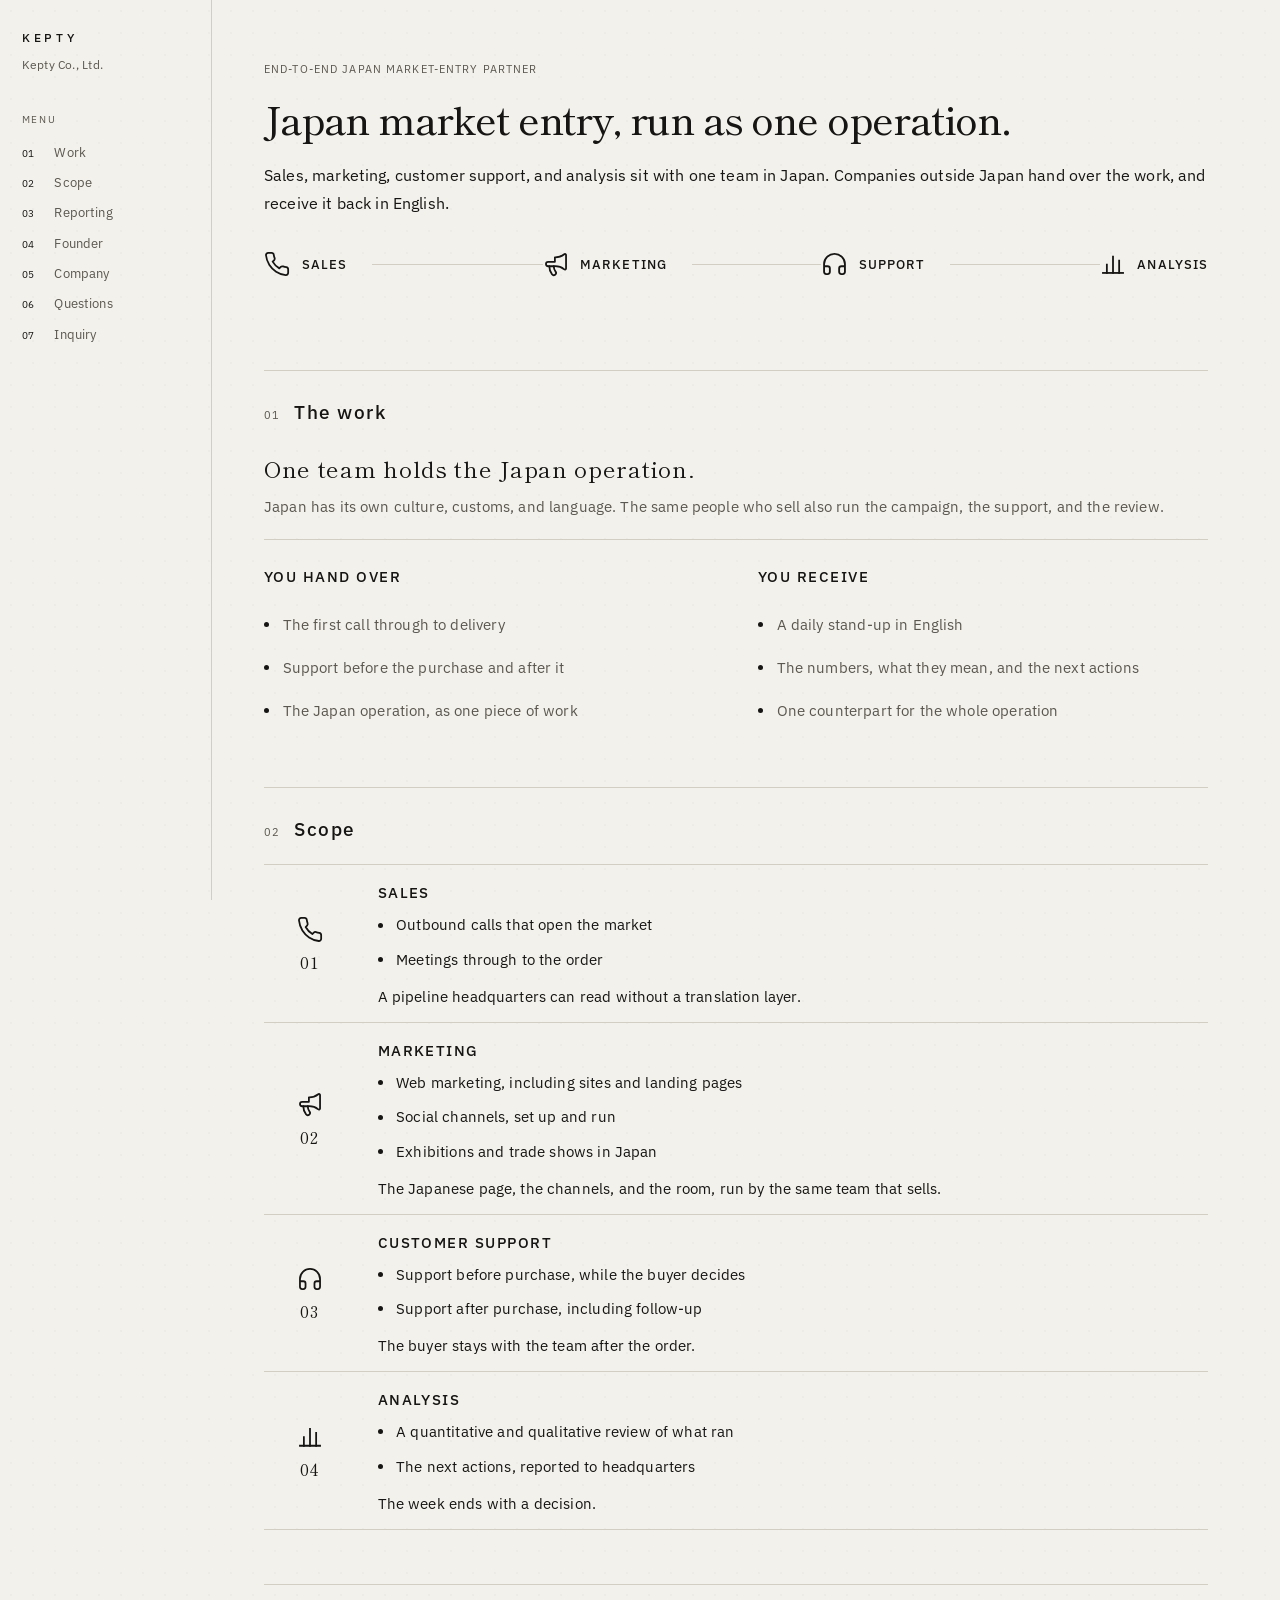
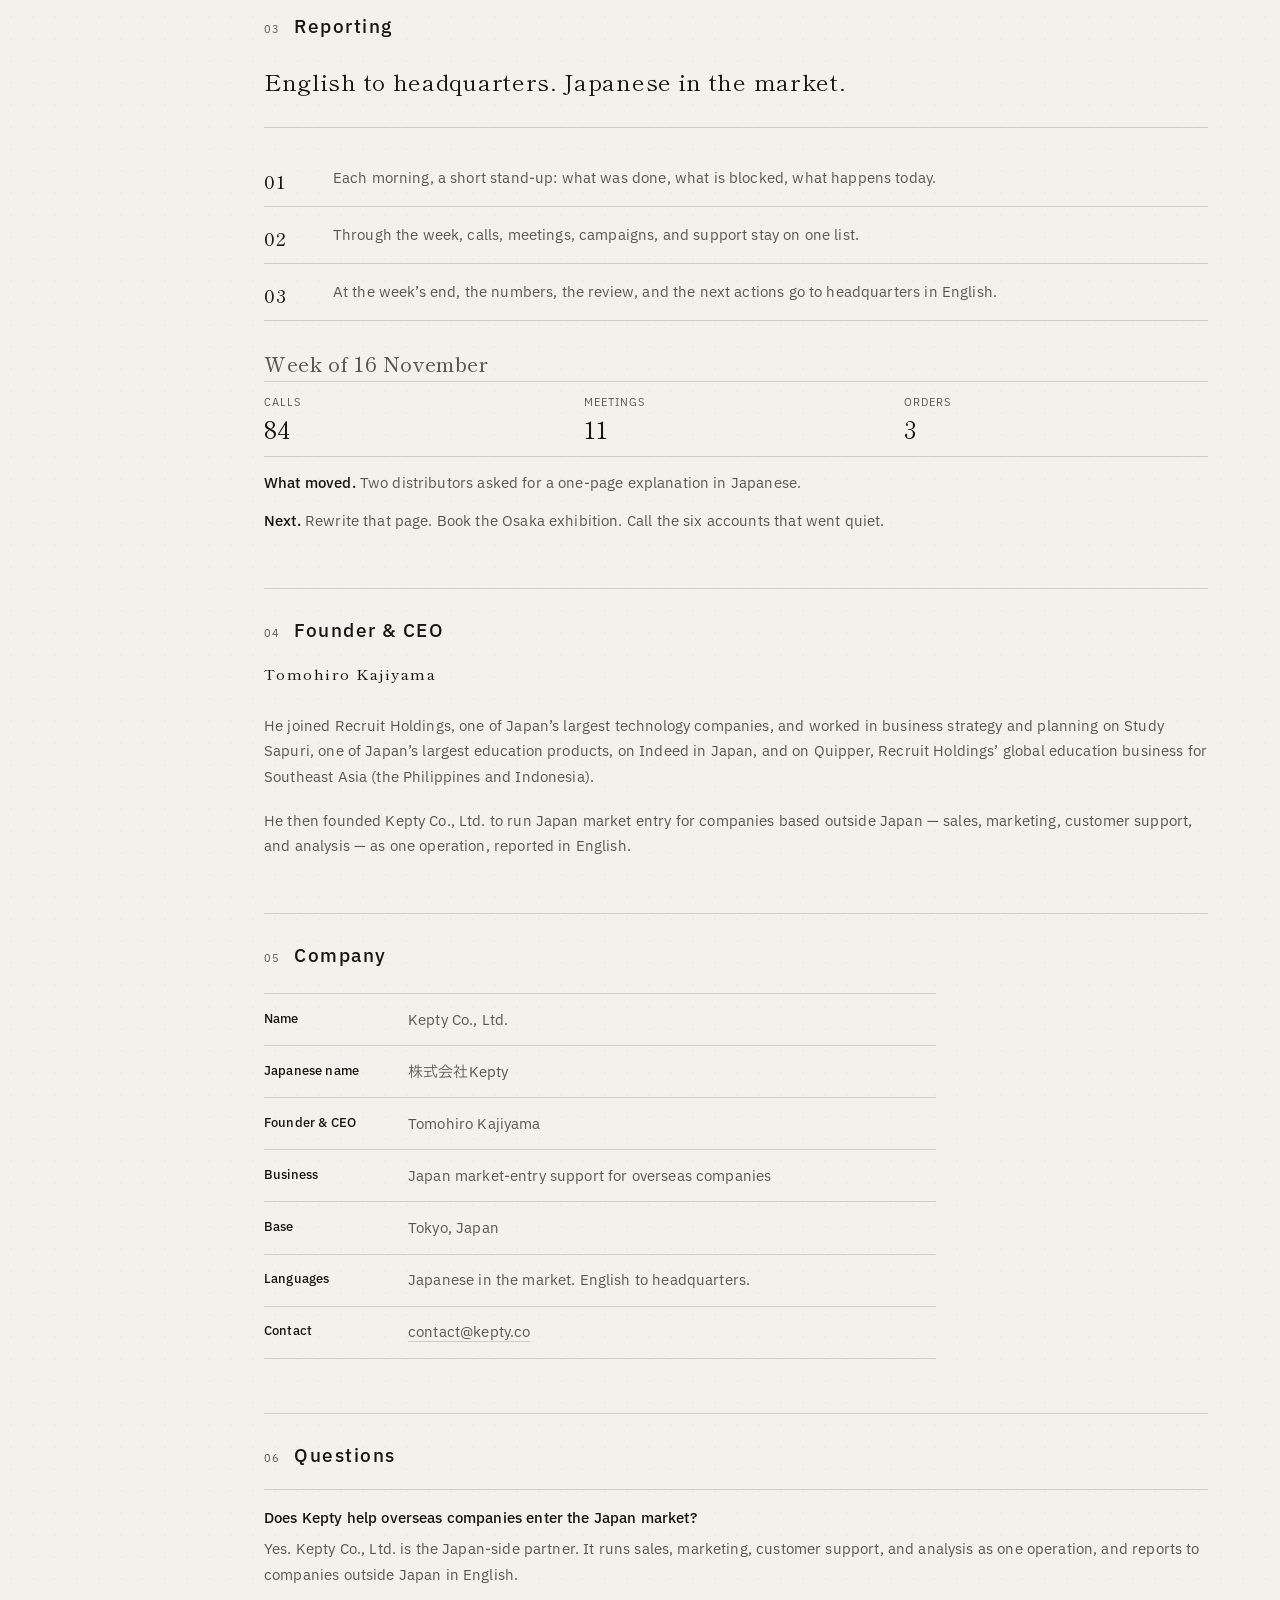
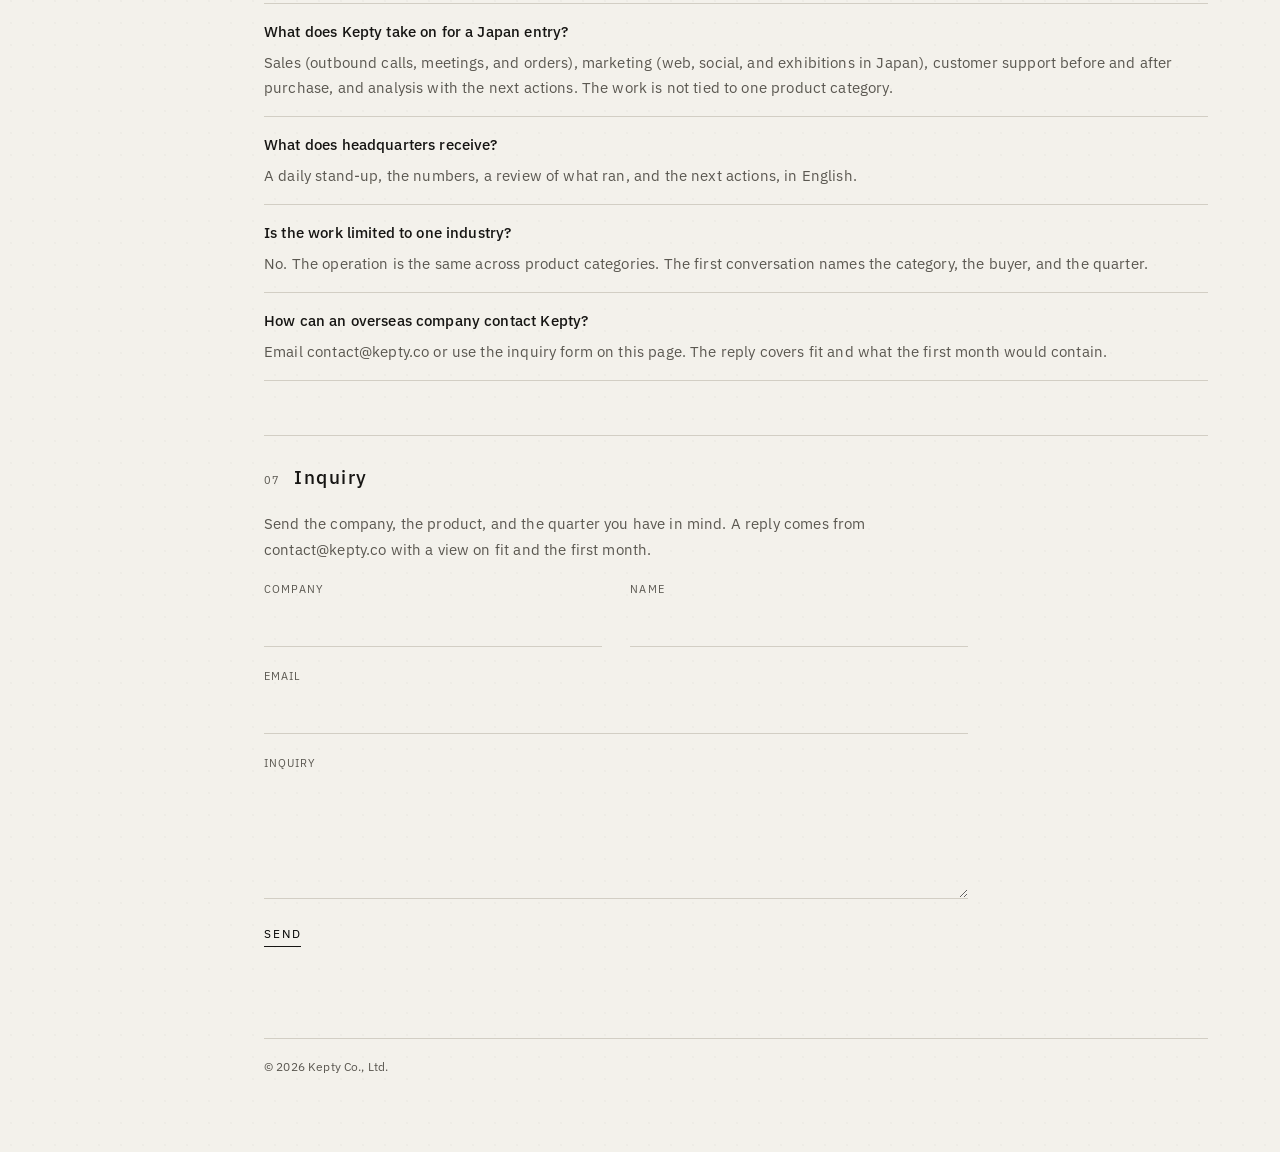
==== commit 7b7bcc68: "あ" ====
--- a/index.html
+++ b/index.html
@@ -132,7 +132,7 @@
       href="https://fonts.googleapis.com/css2?family=IBM+Plex+Sans+JP:wght@300;400;500&family=IBM+Plex+Sans:ital,wght@0,300;0,400;0,500;1,400&family=Shippori+Mincho:wght@500;600&display=swap"
       rel="stylesheet"
     />
-    <link rel="stylesheet" href="css/styles.css?v=22" />
+    <link rel="stylesheet" href="css/styles.css?v=23" />
   </head>
   <body>
     <a class="skip-link" href="#main">Skip to content</a>
@@ -175,10 +175,6 @@
         <p class="lede">
           Sales, marketing, customer support, and analysis sit with one team in Japan. Companies outside Japan hand over the work, and receive it back in English.
         </p>
-        <p class="proof">
-          <a href="#founder">Tomohiro Kajiyama</a> · Recruit Holdings · Study Sapuri · Indeed in Japan · Quipper
-        </p>
-        <a class="ask" href="#inquiry">Inquire</a>
         <ol class="flow" aria-label="Scope">
           <li><span class="mark mark-circle" aria-hidden="true"></span><b>Sales</b></li>
           <li><span class="mark mark-square" aria-hidden="true"></span><b>Marketing</b></li>
@@ -303,8 +299,7 @@
           <li>At the week’s end, the numbers, the review, and the next actions go to headquarters in English.</li>
         </ol>
         <!-- placeholder: illustrative weekly note, replace with a real report -->
-        <aside class="note" aria-label="Sample weekly note">
-          <p class="note-kicker">Sample · figures are illustrative</p>
+        <aside class="note" aria-label="Weekly note">
           <p class="note-title">Week of 16 November</p>
           <dl class="note-grid">
             <div>
--- a/css/styles.css
+++ b/css/styles.css
@@ -16,11 +16,17 @@
   scroll-behavior: smooth;
 }
 
-body {
-  margin: 0;
+body,
+.rail,
+.mobile-bar,
+.mobile-nav:not([hidden]) {
   background-color: var(--bg);
   background-image: radial-gradient(rgba(22, 21, 19, 0.055) 0.65px, transparent 0.75px);
   background-size: 22px 22px;
+}
+
+body {
+  margin: 0;
   color: var(--ink);
   --lead: 1.7;
   font-family: var(--sans);
@@ -61,13 +67,10 @@
   inset: 0 auto 0 0;
   width: var(--rail);
   padding: 1.75rem 1.35rem 1.5rem;
-  border-right: 1px dotted color-mix(in srgb, var(--ink) 18%, transparent);
+  border-right: 1px solid var(--rule);
   display: flex;
   flex-direction: column;
   z-index: 5;
-  background-color: color-mix(in srgb, var(--bg) 94%, transparent);
-  background-image: radial-gradient(rgba(22, 21, 19, 0.055) 0.65px, transparent 0.75px);
-  background-size: 22px 22px;
 }
 
 .rail-progress {
@@ -254,36 +257,6 @@
   font-weight: 400;
 }
 
-.proof {
-  margin: 1.15rem 0 0;
-  max-width: 36rem;
-  color: var(--dim);
-  font-size: 0.84rem;
-}
-
-.proof a {
-  box-shadow: inset 0 -1px 0 var(--rule);
-}
-
-.proof a:hover {
-  box-shadow: inset 0 -1px 0 var(--ink);
-}
-
-.ask {
-  display: inline-block;
-  margin-top: 1.45rem;
-  font-size: 0.72rem;
-  letter-spacing: 0.16em;
-  box-shadow: inset 0 -1px 0 var(--ink);
-}
-
-.ask:focus-visible {
-  outline: 1px solid var(--ink);
-  outline-offset: 4px;
-}
-
-html[lang="en"] .ask,
-html[lang="en"] .note-kicker,
 html[lang="en"] .note-grid dt {
   text-transform: uppercase;
 }
@@ -297,16 +270,21 @@
   border: 0;
 }
 
-.chapter::before {
+.chapter::before,
+footer::before {
   content: "";
   display: block;
-  width: 2.1rem;
-  height: 5px;
-  margin: 0 0 1.85rem;
-  background-image: radial-gradient(circle, var(--ink) 1.15px, transparent 1.25px);
-  background-size: 0.7rem 5px;
-  background-repeat: repeat-x;
-  opacity: 0.38;
+  width: 100%;
+  height: 0;
+  margin: 0 0 1.75rem;
+  border-top: 1px solid var(--rule);
+  background: none;
+}
+
+.statement {
+  margin-top: 0.35rem;
+  padding: 0.15rem 0 1.15rem;
+  border-bottom: 1px solid var(--rule);
 }
 
 .ch-head {
@@ -365,7 +343,7 @@
 
 .steps {
   list-style: none;
-  margin: 1.5rem 0 0;
+  margin: 1.35rem 0 0;
   padding: 0;
   max-width: 44rem;
   counter-reset: step;
@@ -376,7 +354,8 @@
   grid-template-columns: 3.2rem 1fr;
   gap: 1.1rem;
   align-items: start;
-  padding: 0.7rem 0;
+  padding: 0.95rem 0;
+  border-bottom: 1px solid var(--rule);
   counter-increment: step;
   color: var(--dim);
   --fs: 1em;
@@ -414,13 +393,23 @@
   margin: 1.5rem 0 0;
   padding: 0;
   max-width: 44rem;
+  border-top: 1px solid var(--rule);
 }
 
 .sheet div {
   display: grid;
   grid-template-columns: 7.5rem 1fr;
   gap: 1.5rem;
-  padding: 0.55rem 0;
+  padding: 0.8rem 0;
+  border-bottom: 1px solid var(--rule);
+}
+
+.sheet a {
+  border-bottom: 1px solid var(--rule);
+}
+
+.sheet a:hover {
+  border-bottom-color: var(--ink);
 }
 
 .sheet dt {
@@ -516,14 +505,16 @@
 .band {
   display: grid;
   grid-template-columns: 5.75rem 1fr;
+  border-bottom: 1px solid var(--rule);
 }
 
 .band + .band {
-  margin-top: 0.85rem;
+  margin-top: 0;
 }
 
 .work {
   margin-top: 1.35rem;
+  border-top: 1px solid var(--rule);
 }
 
 .band-side {
@@ -569,19 +560,10 @@
 .note {
   margin-top: 1.6rem;
   max-width: 44rem;
-  border: 1px solid var(--rule);
-  padding: 1.15rem 1.3rem 1.25rem;
-}
-
-.note-kicker {
-  margin: 0;
-  font-size: 0.66rem;
-  letter-spacing: 0.12em;
-  color: var(--dim);
 }
 
 .note-title {
-  margin: 0.4rem 0 0.85rem;
+  margin: 0 0 0.85rem;
   font-family: var(--serif);
   font-size: 1.28rem;
   font-weight: 500;
@@ -679,7 +661,7 @@
 }
 
 .mail a:hover {
-  box-shadow: inset 0 -1px 0 var(--ink);
+  border-bottom-color: var(--ink);
 }
 
 form {
@@ -747,13 +729,13 @@
   justify-self: start;
   margin-top: 0.3rem;
   border: 0;
+  border-bottom: 1px solid var(--ink);
   background: none;
-  padding: 0 0 0.2rem;
+  padding: 0 0 0.15rem;
   font: inherit;
   font-size: 0.72rem;
   letter-spacing: 0.16em;
   cursor: pointer;
-  box-shadow: inset 0 -1px 0 var(--ink);
 }
 
 .form-status {
@@ -769,15 +751,7 @@
 }
 
 footer::before {
-  content: "";
-  display: block;
-  width: 2.1rem;
-  height: 5px;
-  margin: 0 0 1.1rem;
-  background-image: radial-gradient(circle, var(--ink) 1.15px, transparent 1.25px);
-  background-size: 0.7rem 5px;
-  background-repeat: repeat-x;
-  opacity: 0.38;
+  margin-bottom: 1.1rem;
 }
 
 @media (max-width: 860px) {
@@ -793,7 +767,6 @@
     top: 0;
     z-index: 6;
     padding: 0.9rem 1.15rem;
-    background: color-mix(in srgb, var(--bg) 94%, transparent);
     border-bottom: 1px solid var(--rule);
   }
 
@@ -801,7 +774,7 @@
     display: inline-flex;
     align-items: center;
     gap: 0.5rem;
-    border: 1px solid var(--ink);
+    border: 1px solid var(--rule);
     background: transparent;
     color: var(--ink);
     padding: 0.42rem 0.65rem 0.4rem 0.55rem;
@@ -826,6 +799,7 @@
 
   .menu-btn[aria-expanded="true"] {
     background: var(--ink);
+    border-color: var(--ink);
     color: var(--bg);
   }
 
@@ -848,14 +822,13 @@
     gap: 0;
     padding: 0.15rem 1.15rem 0.35rem;
     border-bottom: 1px solid var(--rule);
-    background-color: color-mix(in srgb, var(--bg) 94%, transparent);
   }
 
   .mobile-nav a {
     color: var(--ink);
     font-size: 0.95rem;
     padding: 0.78rem 0;
-    border-bottom: 1px solid color-mix(in srgb, var(--ink) 12%, transparent);
+    border-bottom: 1px solid var(--rule);
   }
 
   .mobile-nav a:last-child {
@@ -947,13 +920,13 @@
 
   .opening-line {
     width: 1px;
-    background: var(--ink);
+    background: var(--rule);
   }
 
   .opening-seal {
     width: 4.7rem;
     padding: 0.26rem;
-    border: 1px solid var(--ink);
+    border: 1px solid var(--rule);
     box-sizing: border-box;
   }
 
@@ -965,7 +938,7 @@
     gap: 0.5rem;
     width: 100%;
     height: 100%;
-    border: 1px solid var(--ink);
+    border: 1px solid var(--rule);
     font-size: 1.85rem;
   }
 
@@ -989,45 +962,6 @@
     padding: 0.2rem 0 0.85rem;
   }
 
-  .steps {
-    margin-top: 1.15rem;
-  }
-
-  .steps li {
-    position: relative;
-    grid-template-columns: 2.6rem 1fr;
-    gap: 0.9rem;
-    align-items: start;
-    padding: 0 0 1.35rem;
-  }
-
-  .steps li:last-child {
-    padding-bottom: 0.15rem;
-  }
-
-  .steps li::before {
-    z-index: 1;
-    display: grid;
-    place-items: center;
-    width: 2.05rem;
-    height: 2.05rem;
-    margin-top: 0.08rem;
-    background: var(--ink);
-    color: var(--bg);
-    font-size: 0.68rem;
-    letter-spacing: 0.02em;
-    line-height: 1;
-  }
-
-  .steps li:not(:last-child)::after {
-    content: "";
-    position: absolute;
-    left: 1.025rem;
-    top: 2.25rem;
-    bottom: 0.2rem;
-    width: 1px;
-    background: color-mix(in srgb, var(--ink) 32%, transparent);
-  }
 }
 
 @media (min-width: 861px) {
@@ -1059,9 +993,7 @@
   }
 
   .statement {
-    margin-top: 0.35rem;
-    padding: 1.2rem 0 1.25rem;
-    border-top: 1px solid var(--rule);
+    padding: 0.35rem 0 1.2rem;
     border-bottom: 1px solid var(--rule);
   }
 
@@ -1083,15 +1015,8 @@
     letter-spacing: 0.03em;
   }
 
-  .steps {
-    margin-top: 1.35rem;
-    border-top: 1px solid var(--rule);
-  }
-
   .steps li {
     align-items: center;
-    padding: 0.95rem 0;
-    border-bottom: 1px solid var(--rule);
   }
 
   .sheet {
@@ -1106,8 +1031,6 @@
 
   form {
     max-width: 44rem;
-    border: 1px solid var(--rule);
-    padding: 1.35rem 1.45rem 1.45rem;
   }
 }
 
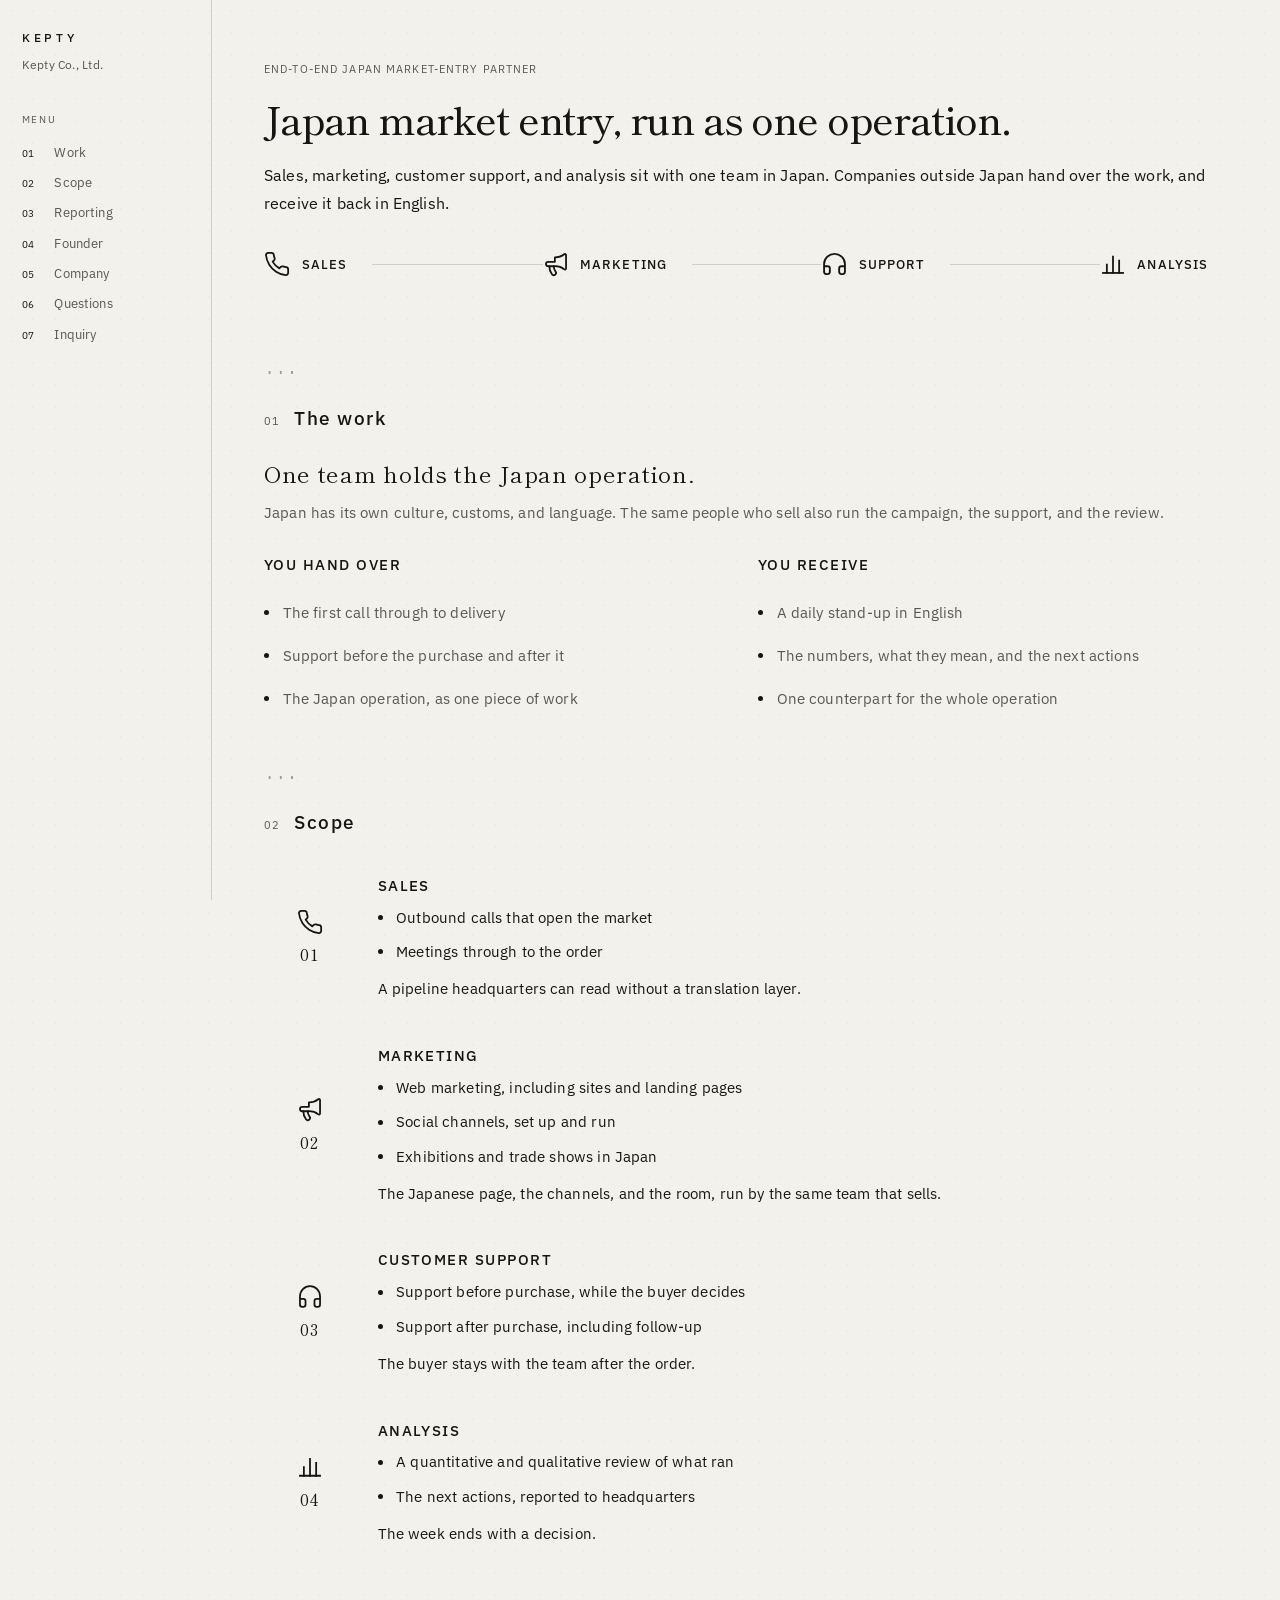
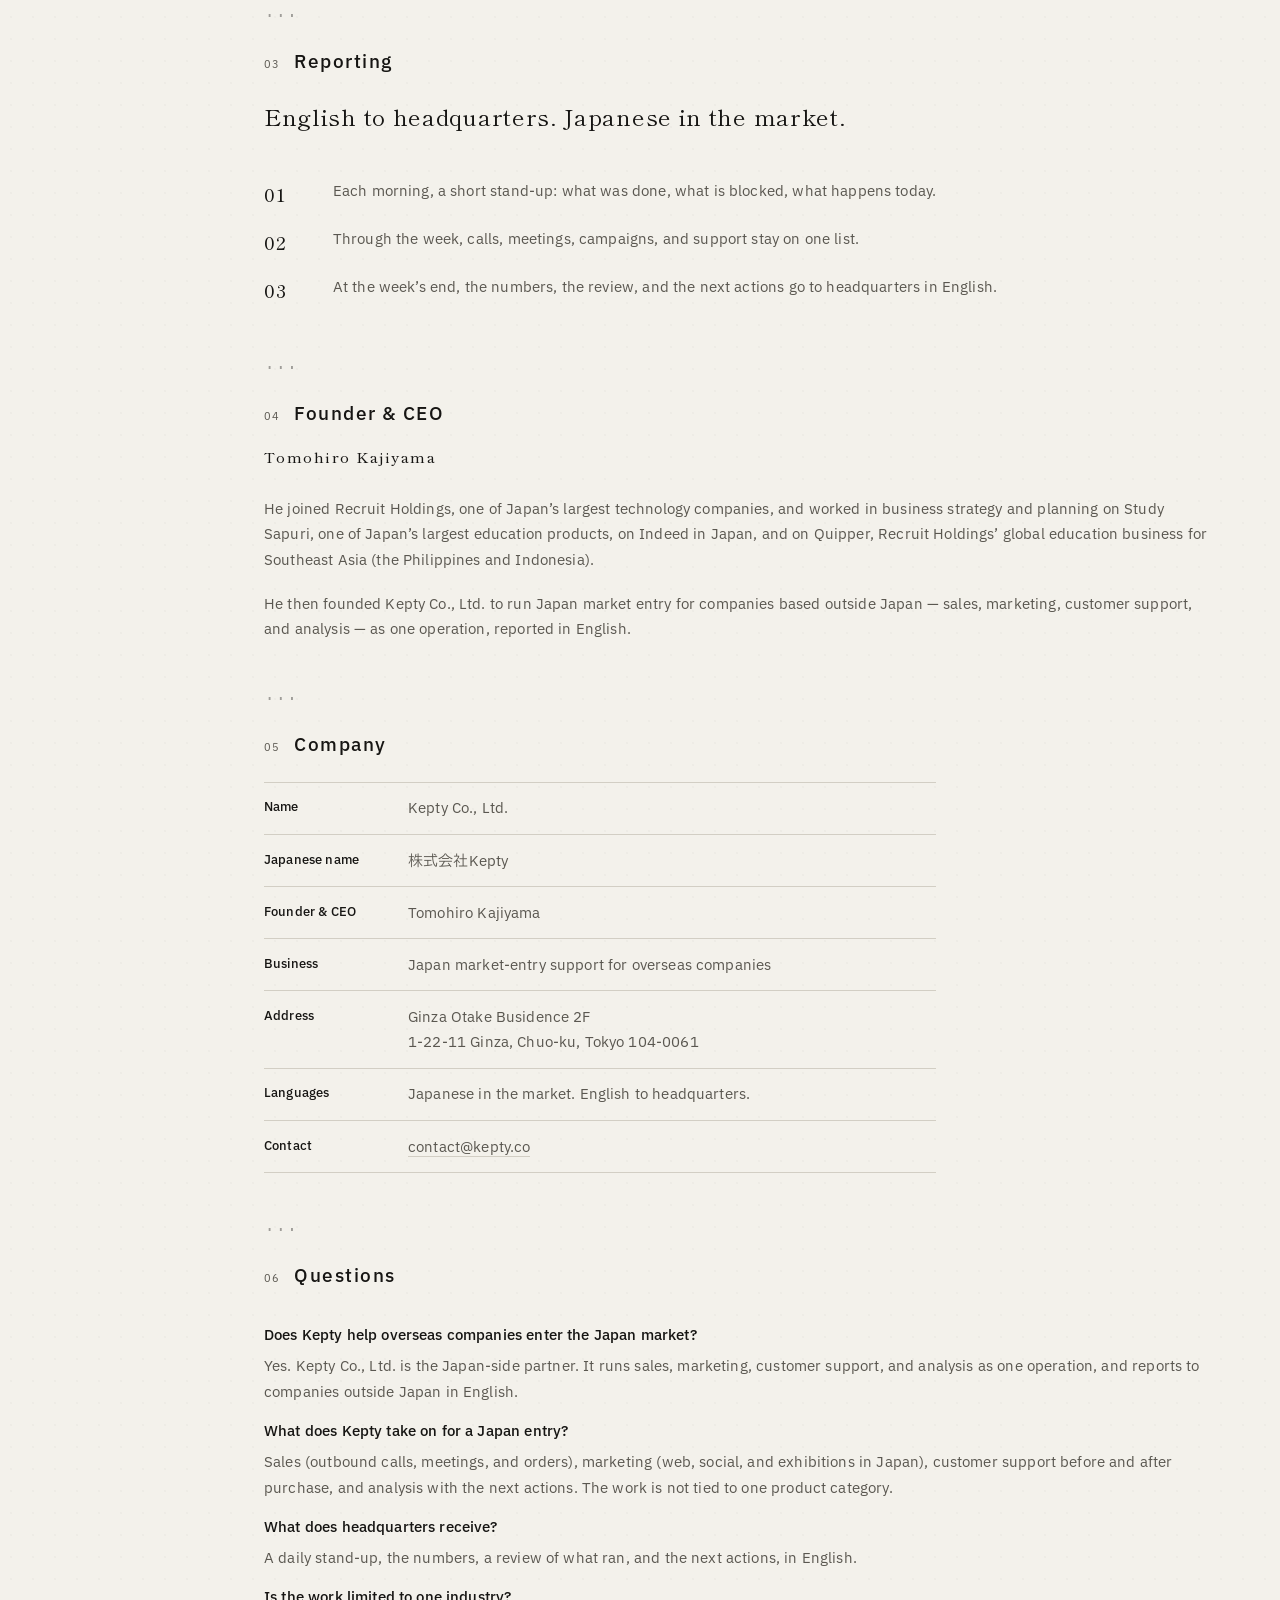
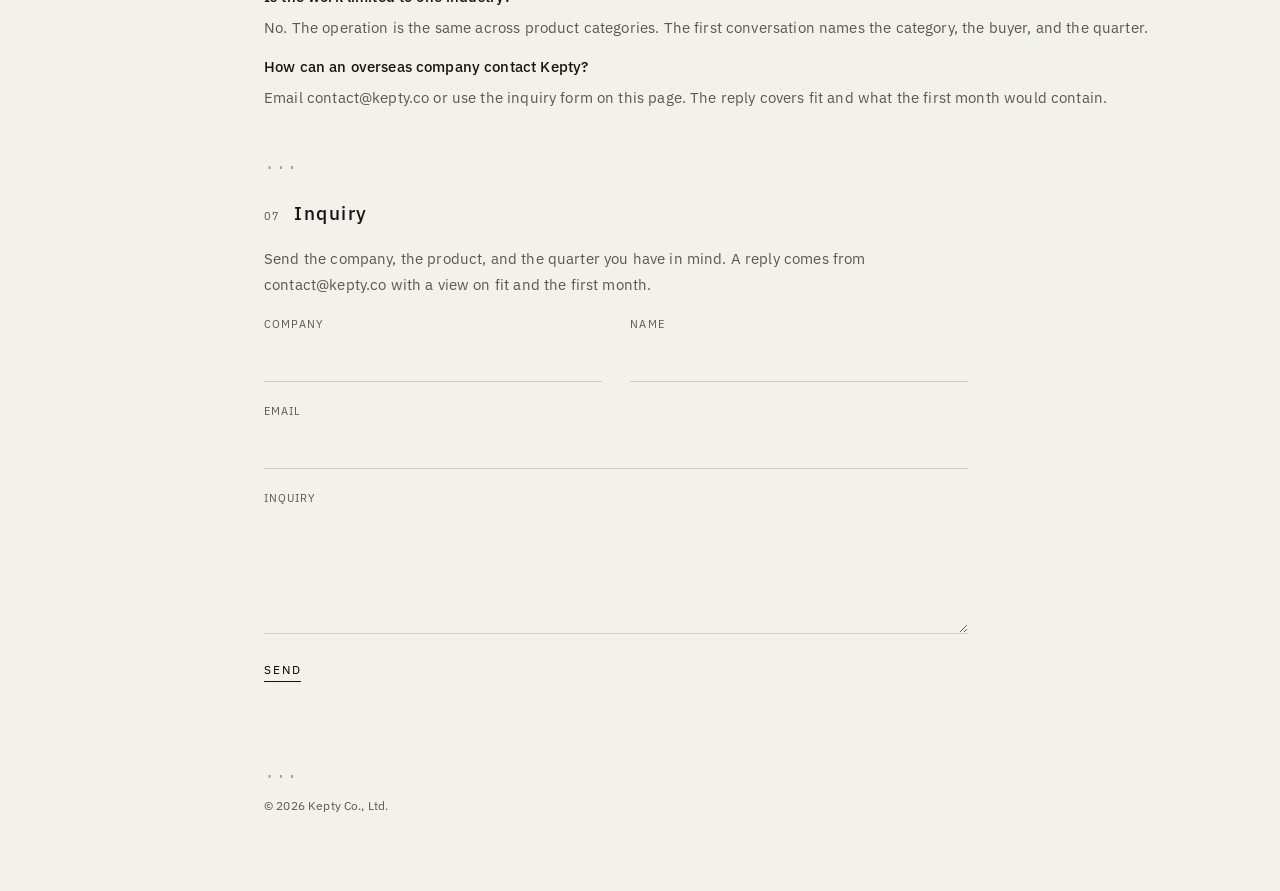
==== commit 611f66bd: "お" ====
--- a/index.html
+++ b/index.html
@@ -37,6 +37,14 @@
             "alternateName": ["株式会社Kepty", "KEPTY"],
             "url": "https://keptyjapan.com/",
             "email": "contact@kepty.co",
+            "address": {
+              "@type": "PostalAddress",
+              "postalCode": "104-0061",
+              "addressCountry": "JP",
+              "addressRegion": "Tokyo",
+              "addressLocality": "Chuo-ku",
+              "streetAddress": "Ginza Otake Busidence 2F, 1-22-11 Ginza"
+            },
             "inLanguage": "en",
             "areaServed": { "@type": "Country", "name": "Japan" },
             "founder": {
@@ -132,7 +140,7 @@
       href="https://fonts.googleapis.com/css2?family=IBM+Plex+Sans+JP:wght@300;400;500&family=IBM+Plex+Sans:ital,wght@0,300;0,400;0,500;1,400&family=Shippori+Mincho:wght@500;600&display=swap"
       rel="stylesheet"
     />
-    <link rel="stylesheet" href="css/styles.css?v=23" />
+    <link rel="stylesheet" href="css/styles.css?v=24" />
   </head>
   <body>
     <a class="skip-link" href="#main">Skip to content</a>
@@ -298,26 +306,6 @@
           <li>Through the week, calls, meetings, campaigns, and support stay on one list.</li>
           <li>At the week’s end, the numbers, the review, and the next actions go to headquarters in English.</li>
         </ol>
-        <!-- placeholder: illustrative weekly note, replace with a real report -->
-        <aside class="note" aria-label="Weekly note">
-          <p class="note-title">Week of 16 November</p>
-          <dl class="note-grid">
-            <div>
-              <dt>Calls</dt>
-              <dd>84</dd>
-            </div>
-            <div>
-              <dt>Meetings</dt>
-              <dd>11</dd>
-            </div>
-            <div>
-              <dt>Orders</dt>
-              <dd>3</dd>
-            </div>
-          </dl>
-          <p><strong>What moved.</strong> Two distributors asked for a one-page explanation in Japanese.</p>
-          <p><strong>Next.</strong> Rewrite that page. Book the Osaka exhibition. Call the six accounts that went quiet.</p>
-        </aside>
       </section>
 
       <section class="chapter" id="founder">
@@ -358,10 +346,9 @@
             <dt>Business</dt>
             <dd>Japan market-entry support for overseas companies</dd>
           </div>
-          <!-- placeholder: city only, until a street address is confirmed -->
-          <div>
-            <dt>Base</dt>
-            <dd>Tokyo, Japan</dd>
+          <div>
+            <dt>Address</dt>
+            <dd>Ginza Otake Busidence 2F<br />1-22-11 Ginza, Chuo-ku, Tokyo 104-0061</dd>
           </div>
           <div>
             <dt>Languages</dt>
--- a/css/styles.css
+++ b/css/styles.css
@@ -257,10 +257,6 @@
   font-weight: 400;
 }
 
-html[lang="en"] .note-grid dt {
-  text-transform: uppercase;
-}
-
 .ch-lead {
   color: var(--dim);
 }
@@ -274,17 +270,19 @@
 footer::before {
   content: "";
   display: block;
-  width: 100%;
-  height: 0;
-  margin: 0 0 1.75rem;
-  border-top: 1px solid var(--rule);
-  background: none;
+  width: 2.1rem;
+  height: 5px;
+  margin: 0 0 1.85rem;
+  border: 0;
+  background-image: radial-gradient(circle, var(--ink) 1.15px, transparent 1.25px);
+  background-size: 0.7rem 5px;
+  background-repeat: repeat-x;
+  opacity: 0.38;
 }
 
 .statement {
   margin-top: 0.35rem;
-  padding: 0.15rem 0 1.15rem;
-  border-bottom: 1px solid var(--rule);
+  padding: 0.15rem 0 0.2rem;
 }
 
 .ch-head {
@@ -354,8 +352,7 @@
   grid-template-columns: 3.2rem 1fr;
   gap: 1.1rem;
   align-items: start;
-  padding: 0.95rem 0;
-  border-bottom: 1px solid var(--rule);
+  padding: 0.7rem 0;
   counter-increment: step;
   color: var(--dim);
   --fs: 1em;
@@ -505,16 +502,14 @@
 .band {
   display: grid;
   grid-template-columns: 5.75rem 1fr;
-  border-bottom: 1px solid var(--rule);
 }
 
 .band + .band {
-  margin-top: 0;
+  margin-top: 0.85rem;
 }
 
 .work {
   margin-top: 1.35rem;
-  border-top: 1px solid var(--rule);
 }
 
 .band-side {
@@ -557,68 +552,14 @@
   font-size: 0.92rem;
 }
 
-.note {
-  margin-top: 1.6rem;
-  max-width: 44rem;
-}
-
-.note-title {
-  margin: 0 0 0.85rem;
-  font-family: var(--serif);
-  font-size: 1.28rem;
-  font-weight: 500;
-  letter-spacing: 0.03em;
-}
-
-.note-grid {
-  display: grid;
-  grid-template-columns: repeat(3, 1fr);
-  gap: 0.75rem 1rem;
-  margin: 0;
-  padding: 0.75rem 0;
-  border-top: 1px solid var(--rule);
-  border-bottom: 1px solid var(--rule);
-}
-
-.note-grid div {
-  display: grid;
-  gap: 0.12rem;
-}
-
-.note-grid dt {
-  font-size: 0.66rem;
-  letter-spacing: 0.1em;
-  color: var(--dim);
-}
-
-.note-grid dd {
-  margin: 0;
-  font-family: var(--serif);
-  font-size: 1.55rem;
-  line-height: 1.2;
-  color: var(--ink);
-}
-
-.note p {
-  margin: 0.8rem 0 0;
-  color: var(--dim);
-}
-
-.note strong {
-  color: var(--ink);
-  font-weight: 500;
-}
-
 .faq {
-  margin: 0.4rem 0 0;
+  margin: 0.2rem 0 0;
   padding: 0;
   max-width: 44rem;
-  border-top: 1px solid var(--rule);
 }
 
 .faq div {
-  padding: 0.95rem 0;
-  border-bottom: 1px solid var(--rule);
+  padding: 0.85rem 0 0;
 }
 
 .faq dt {
@@ -884,14 +825,6 @@
     display: none;
   }
 
-  .note-grid {
-    grid-template-columns: repeat(3, minmax(0, 1fr));
-  }
-
-  .note-grid dd {
-    font-size: 1.35rem;
-  }
-
   .opening-mark {
     display: flex;
     align-items: stretch;
@@ -947,7 +880,7 @@
   }
 
   .band + .band {
-    margin-top: 0;
+    margin-top: 1.15rem;
   }
 
   .band-side {
@@ -987,14 +920,12 @@
   .sheet,
   .band .dots,
   .split-text,
-  .note,
   .faq {
     max-width: none;
   }
 
   .statement {
-    padding: 0.35rem 0 1.2rem;
-    border-bottom: 1px solid var(--rule);
+    padding: 0.35rem 0 0.15rem;
   }
 
   .statement .ch-lead,
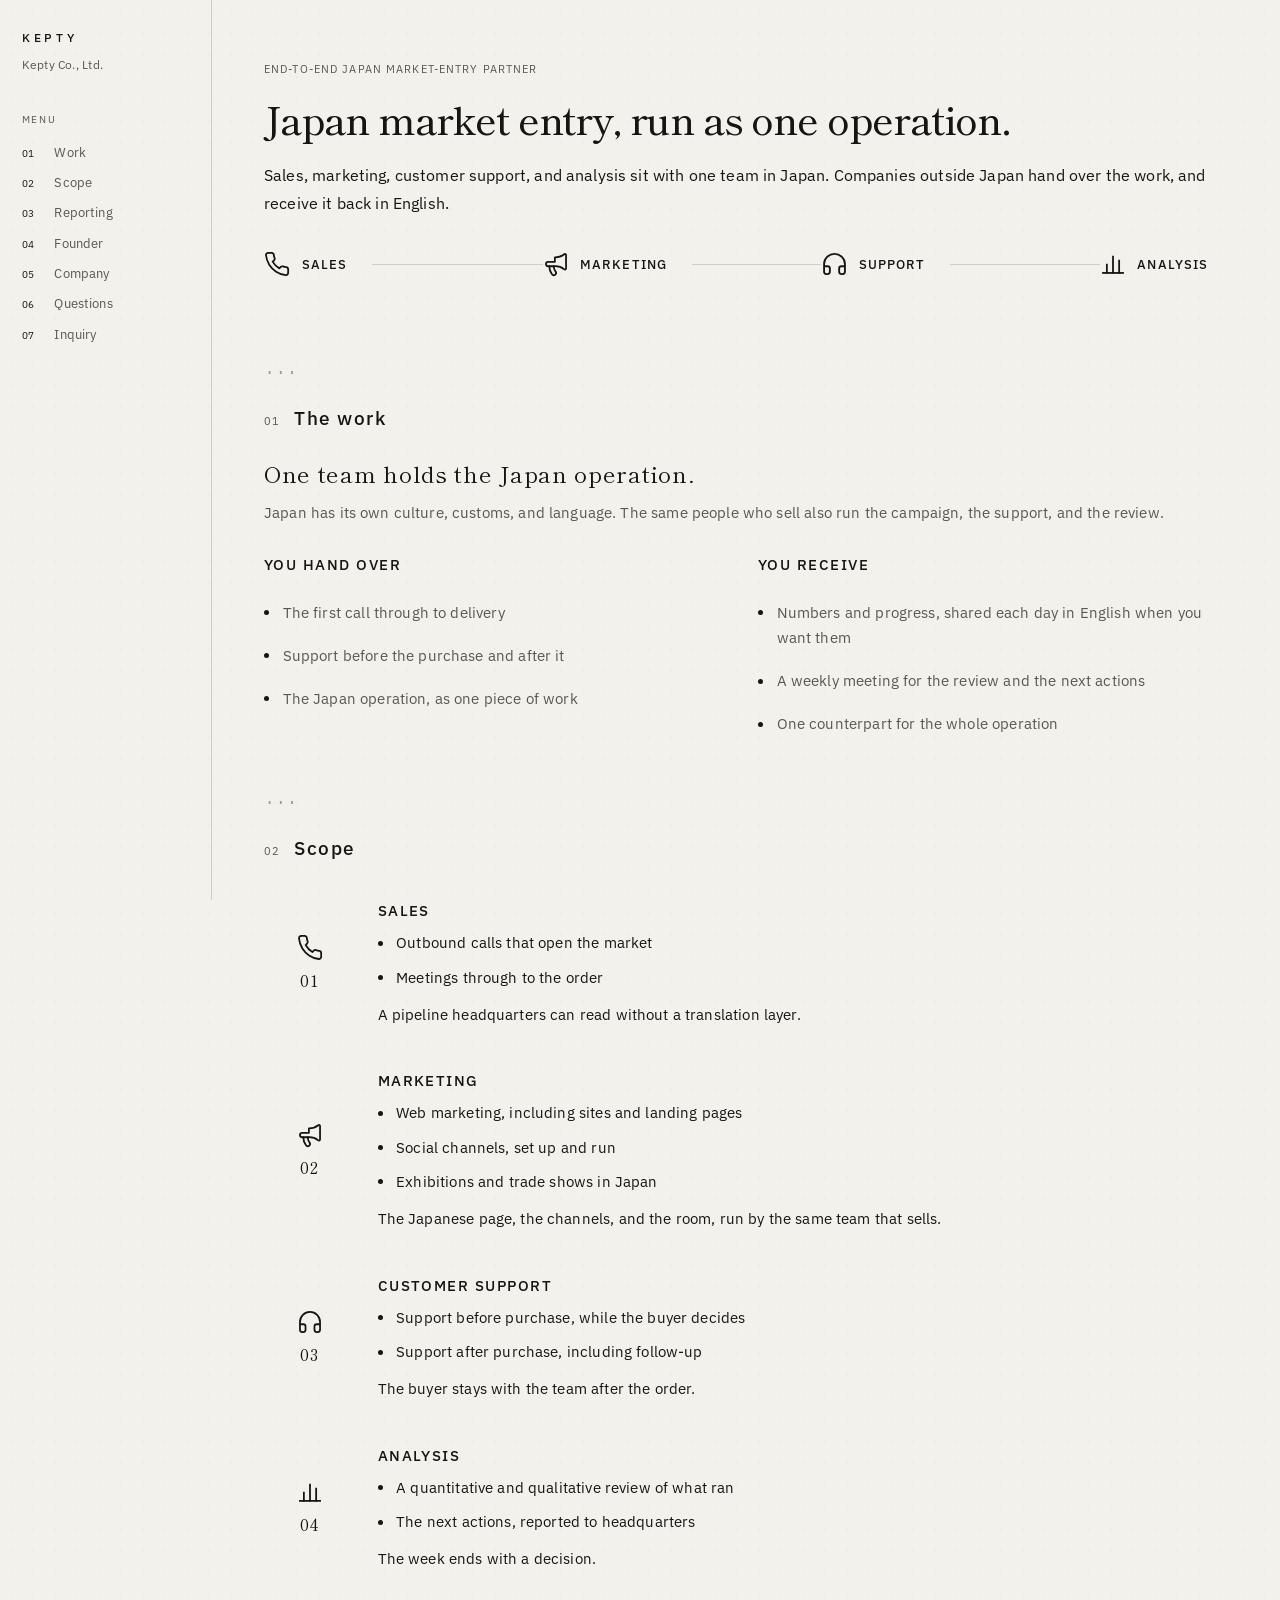
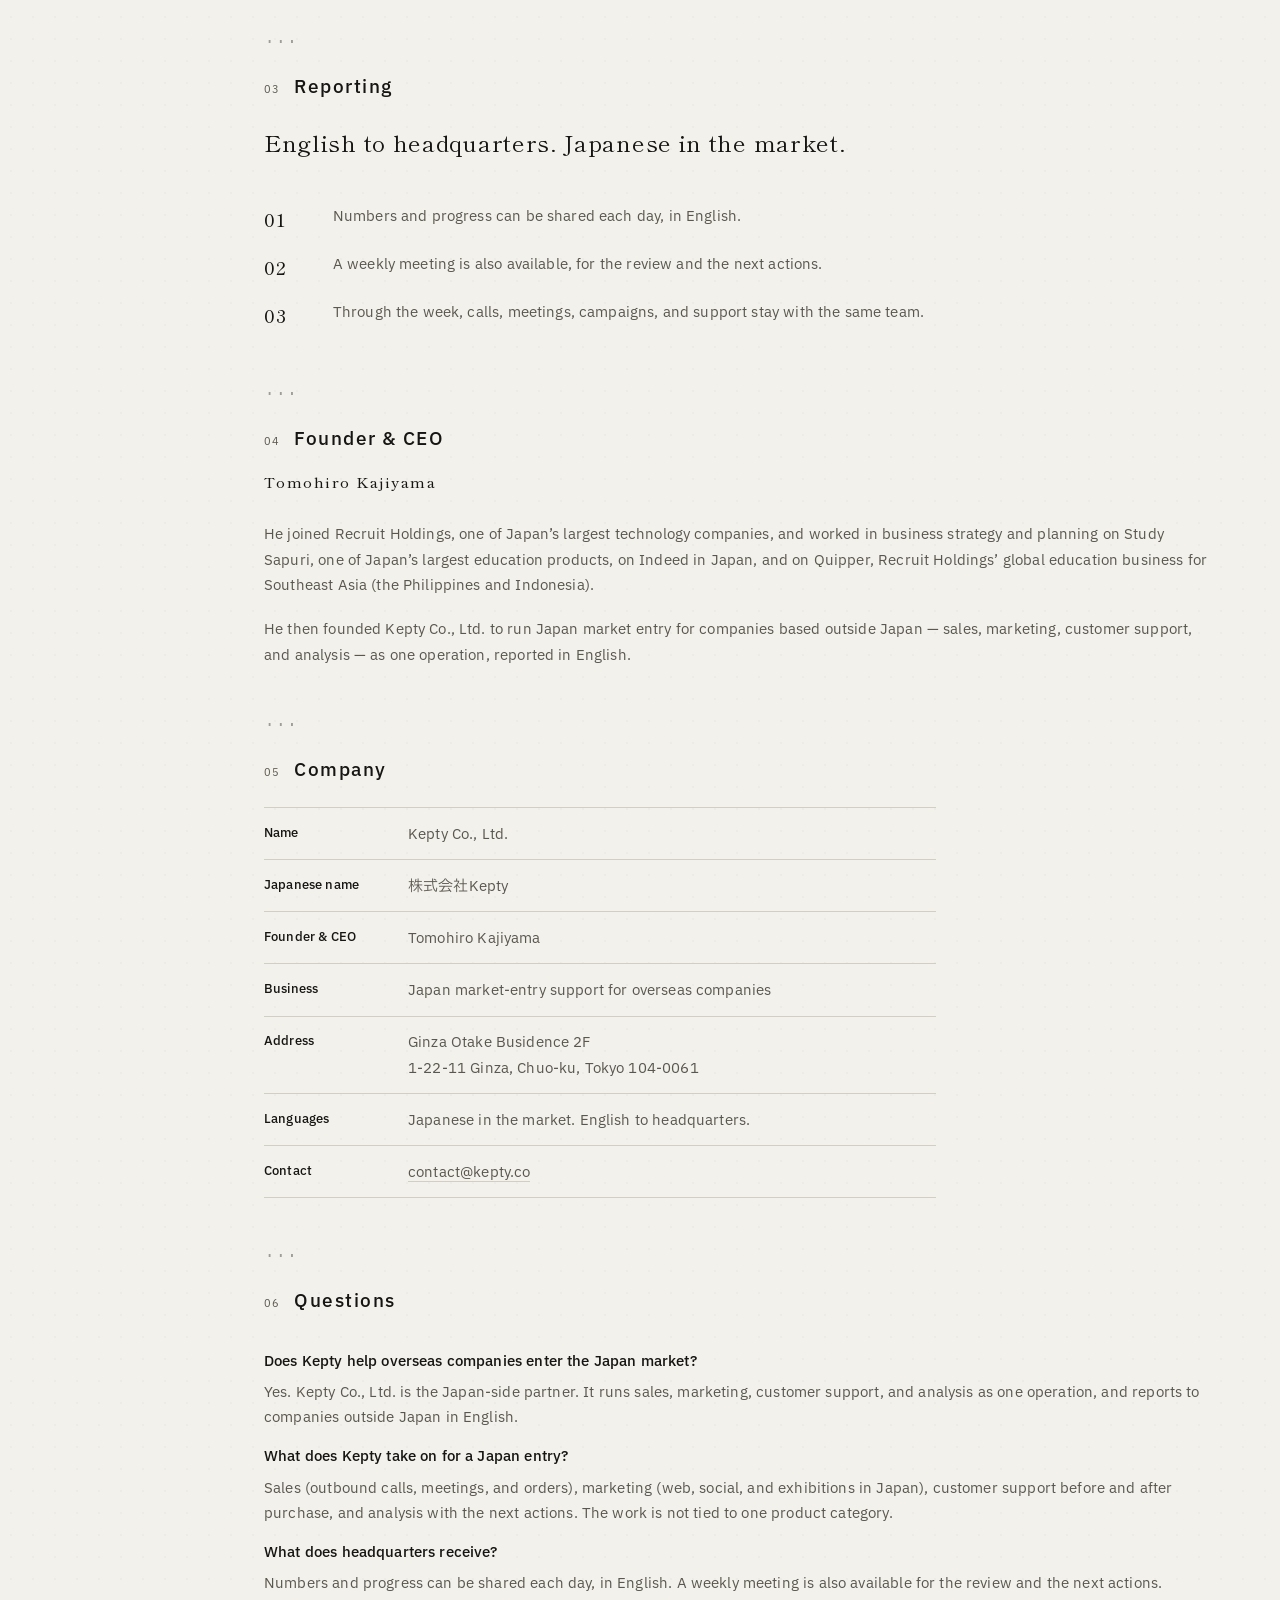
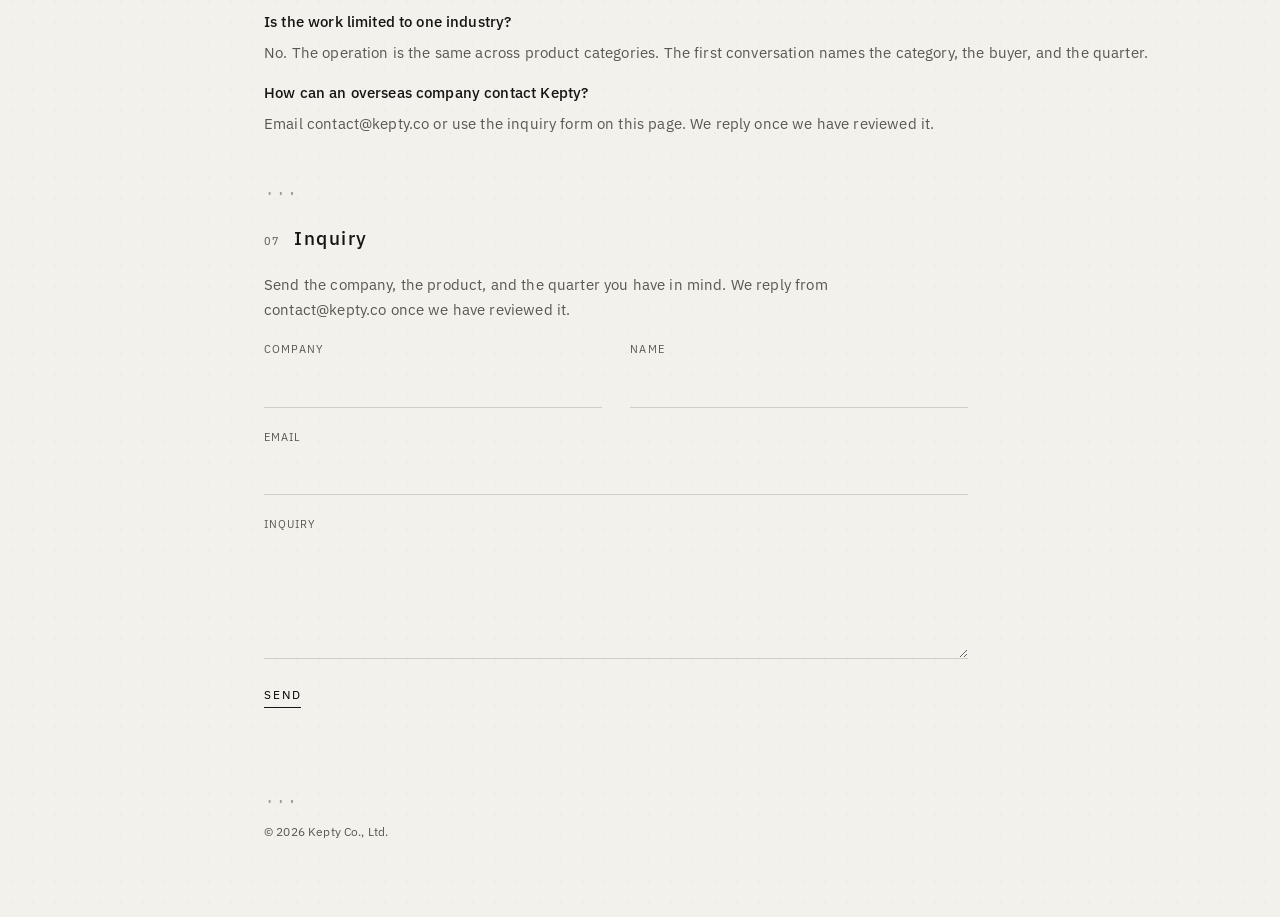
==== commit 3210335e: "あ" ====
--- a/index.html
+++ b/index.html
@@ -110,7 +110,7 @@
                 "name": "What does headquarters receive?",
                 "acceptedAnswer": {
                   "@type": "Answer",
-                  "text": "A daily stand-up, the numbers, a review of what ran, and the next actions, in English."
+                  "text": "Numbers and progress can be shared each day, in English. A weekly meeting is also available for the review and the next actions."
                 }
               },
               {
@@ -126,7 +126,7 @@
                 "name": "How can an overseas company contact Kepty?",
                 "acceptedAnswer": {
                   "@type": "Answer",
-                  "text": "Email contact@kepty.co or use the inquiry form on this page. The reply covers fit and what the first month would contain."
+                  "text": "Email contact@kepty.co or use the inquiry form on this page. We reply once we have reviewed it."
                 }
               }
             ]
@@ -219,8 +219,8 @@
           <div>
             <h3>You receive</h3>
             <ul class="dots">
-              <li>A daily stand-up in English</li>
-              <li>The numbers, what they mean, and the next actions</li>
+              <li>Numbers and progress, shared each day in English when you want them</li>
+              <li>A weekly meeting for the review and the next actions</li>
               <li>One counterpart for the whole operation</li>
             </ul>
           </div>
@@ -302,9 +302,9 @@
           <p class="ch-lead">English to headquarters. Japanese in the market.</p>
         </div>
         <ol class="steps">
-          <li>Each morning, a short stand-up: what was done, what is blocked, what happens today.</li>
-          <li>Through the week, calls, meetings, campaigns, and support stay on one list.</li>
-          <li>At the week’s end, the numbers, the review, and the next actions go to headquarters in English.</li>
+          <li>Numbers and progress can be shared each day, in English.</li>
+          <li>A weekly meeting is also available, for the review and the next actions.</li>
+          <li>Through the week, calls, meetings, campaigns, and support stay with the same team.</li>
         </ol>
       </section>
 
@@ -377,7 +377,7 @@
           </div>
           <div>
             <dt>What does headquarters receive?</dt>
-            <dd>A daily stand-up, the numbers, a review of what ran, and the next actions, in English.</dd>
+            <dd>Numbers and progress can be shared each day, in English. A weekly meeting is also available for the review and the next actions.</dd>
           </div>
           <div>
             <dt>Is the work limited to one industry?</dt>
@@ -385,7 +385,7 @@
           </div>
           <div>
             <dt>How can an overseas company contact Kepty?</dt>
-            <dd>Email contact@kepty.co or use the inquiry form on this page. The reply covers fit and what the first month would contain.</dd>
+            <dd>Email contact@kepty.co or use the inquiry form on this page. We reply once we have reviewed it.</dd>
           </div>
         </dl>
       </section>
@@ -396,7 +396,7 @@
           <h2>Inquiry</h2>
         </header>
         <p class="inquiry-note">
-          Send the company, the product, and the quarter you have in mind. A reply comes from contact@kepty.co with a view on fit and the first month.
+          Send the company, the product, and the quarter you have in mind. We reply from contact@kepty.co once we have reviewed it.
         </p>
         <form id="contact-form" novalidate>
           <label>
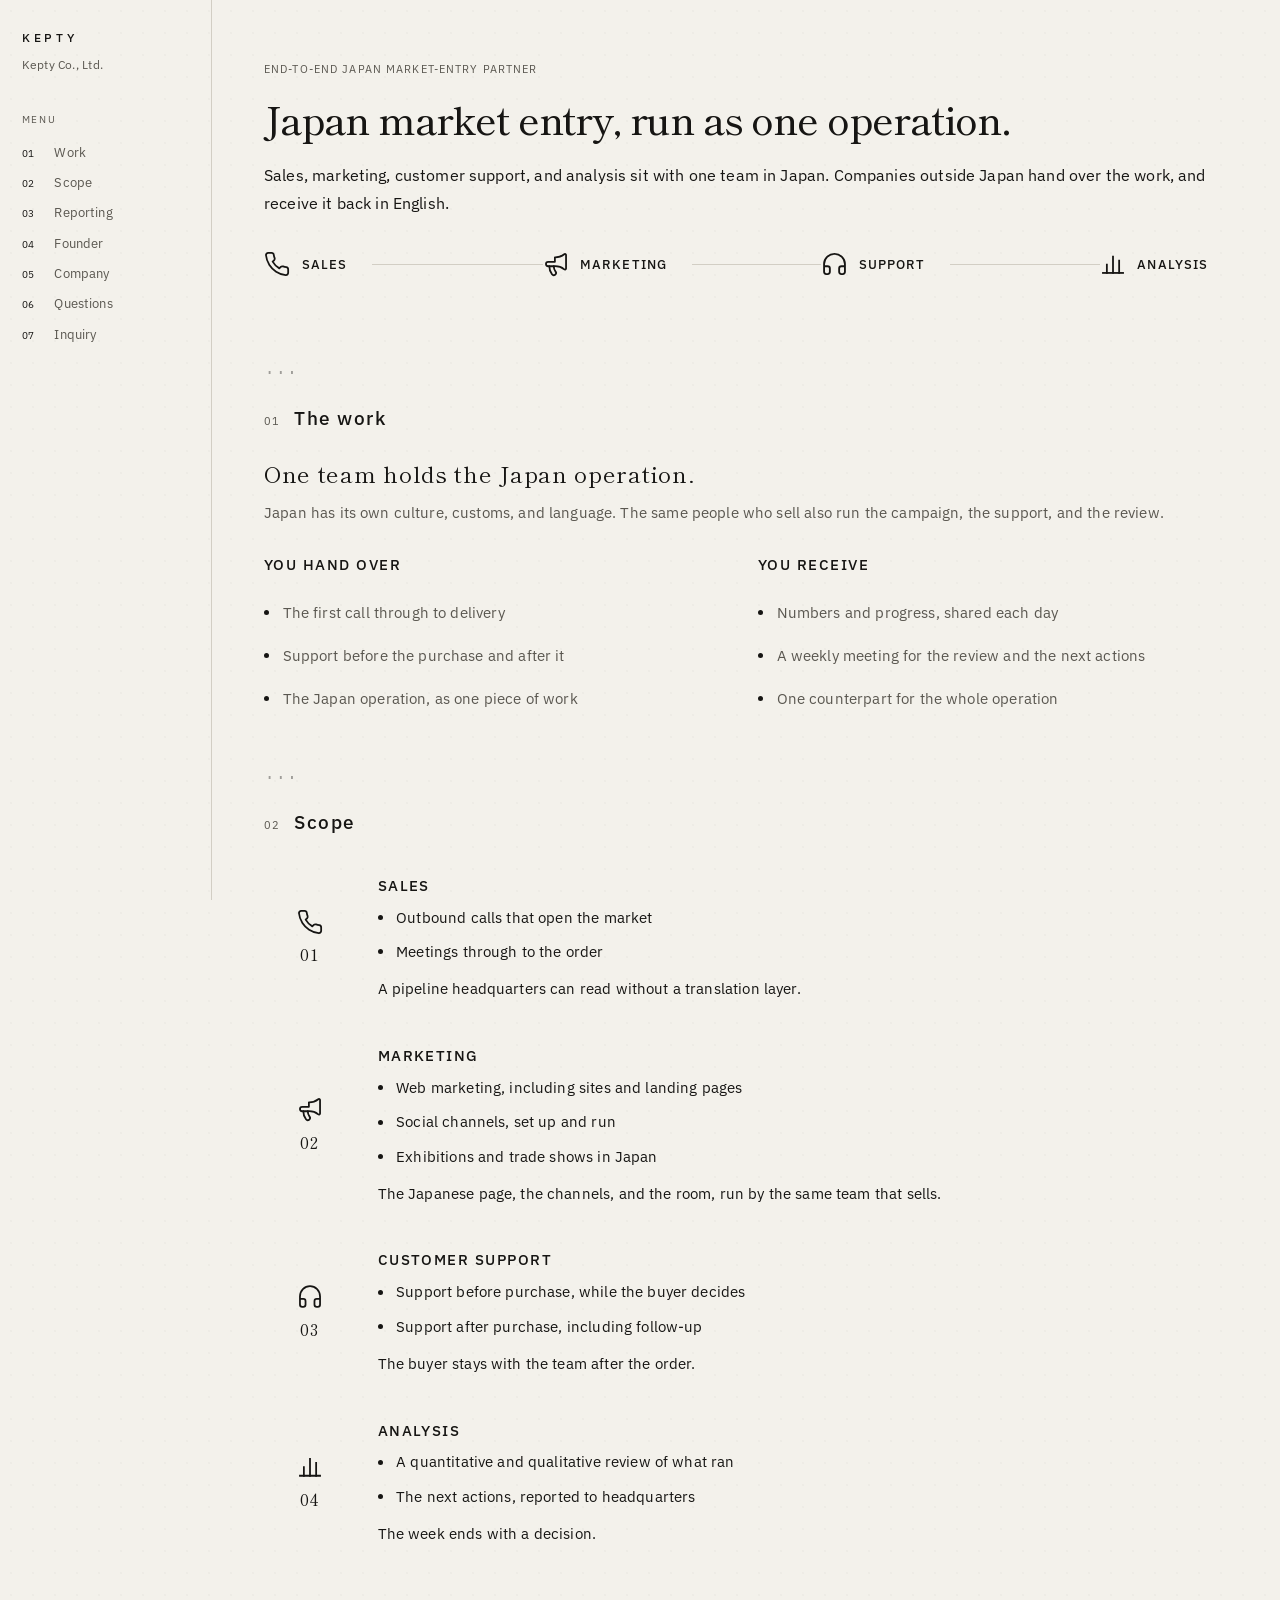
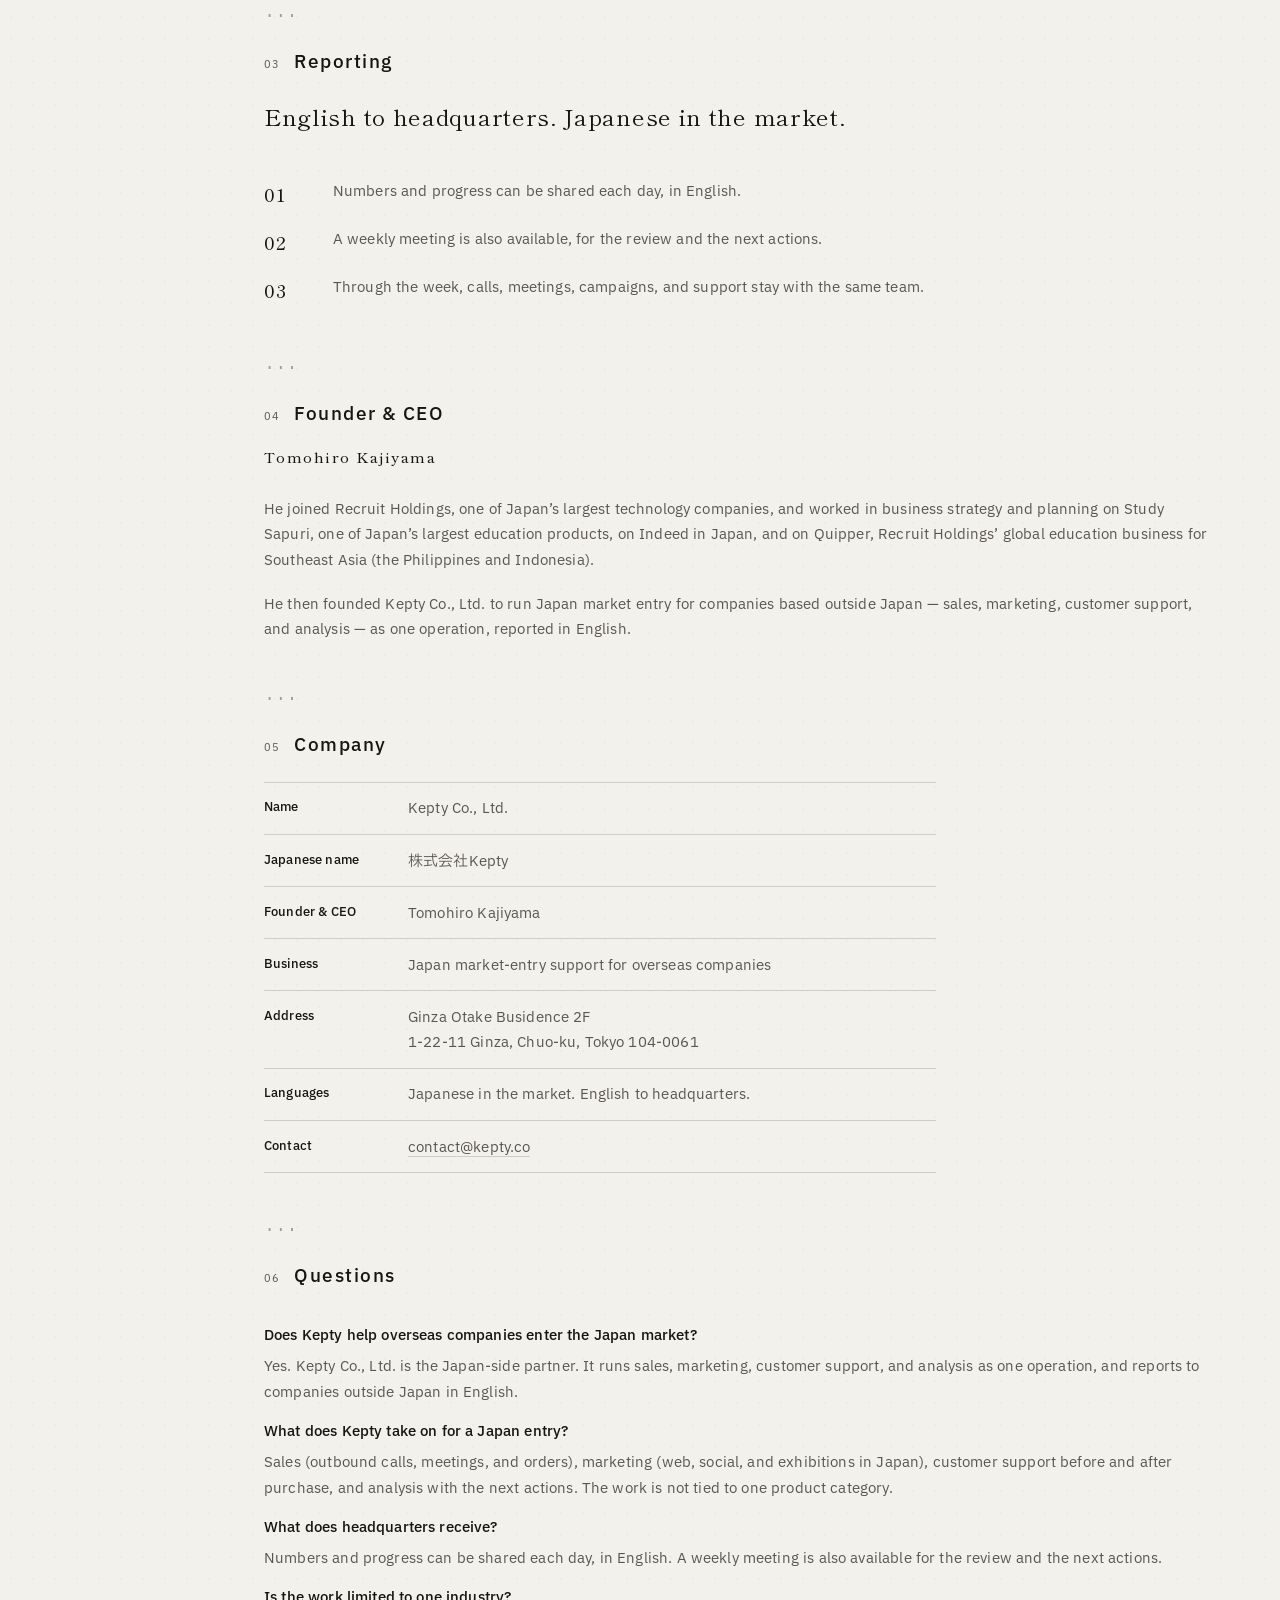
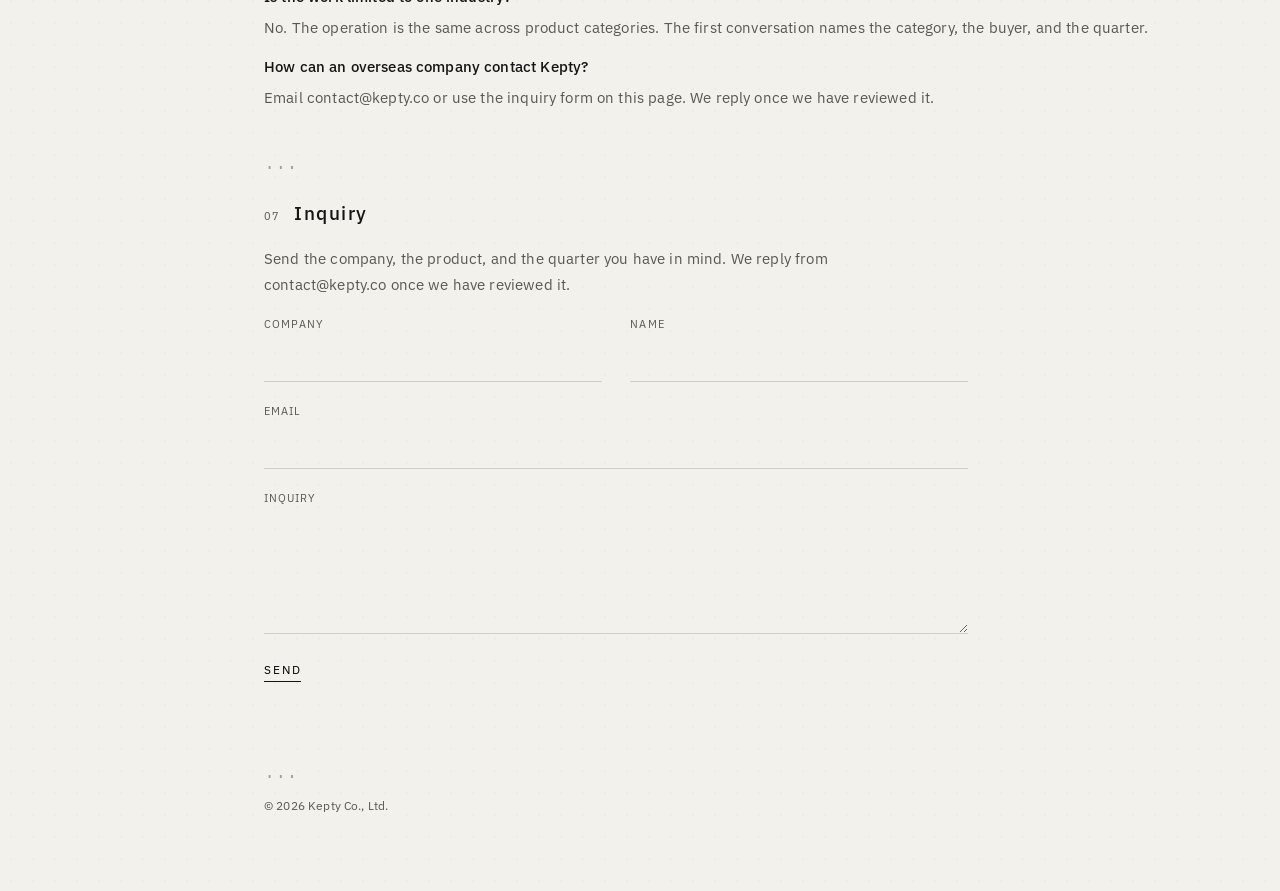
==== commit 821de94a: "Update index.html" ====
--- a/index.html
+++ b/index.html
@@ -219,7 +219,7 @@
           <div>
             <h3>You receive</h3>
             <ul class="dots">
-              <li>Numbers and progress, shared each day in English when you want them</li>
+              <li>Numbers and progress, shared each day</li>
               <li>A weekly meeting for the review and the next actions</li>
               <li>One counterpart for the whole operation</li>
             </ul>
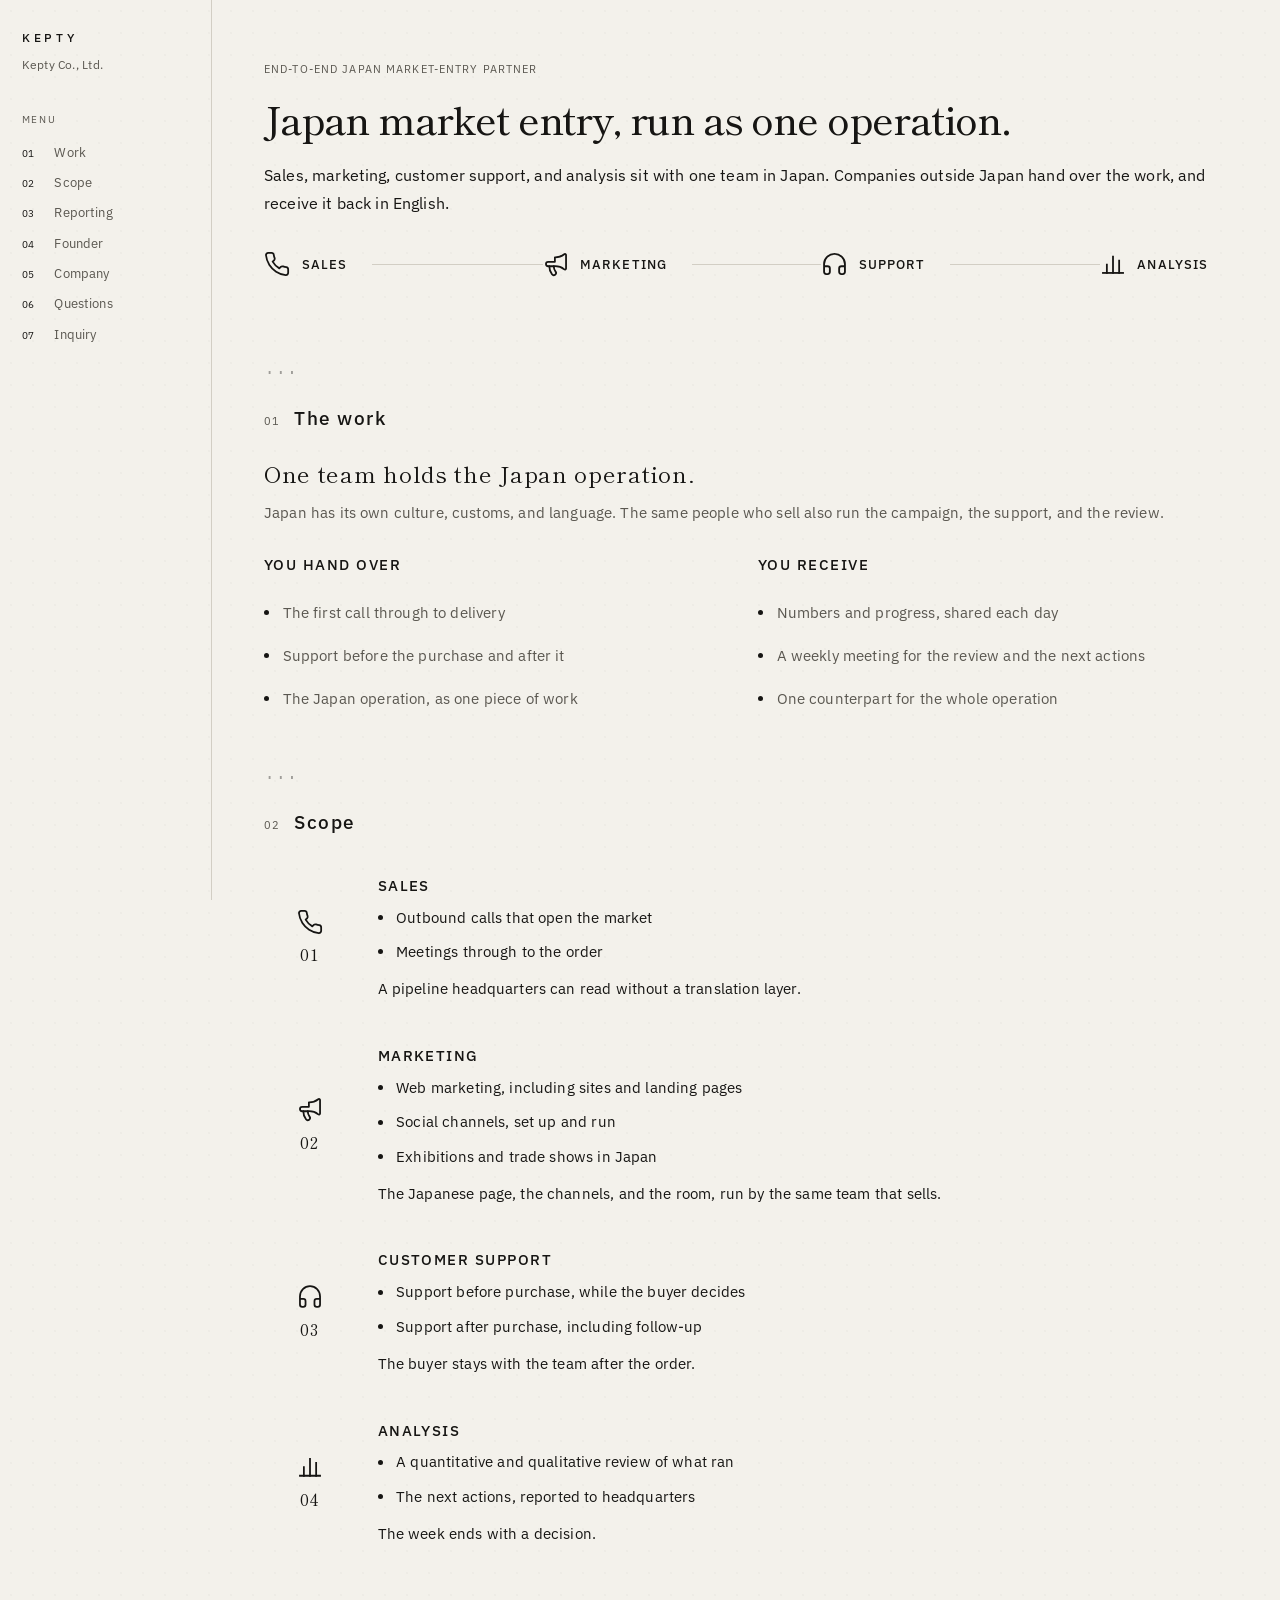
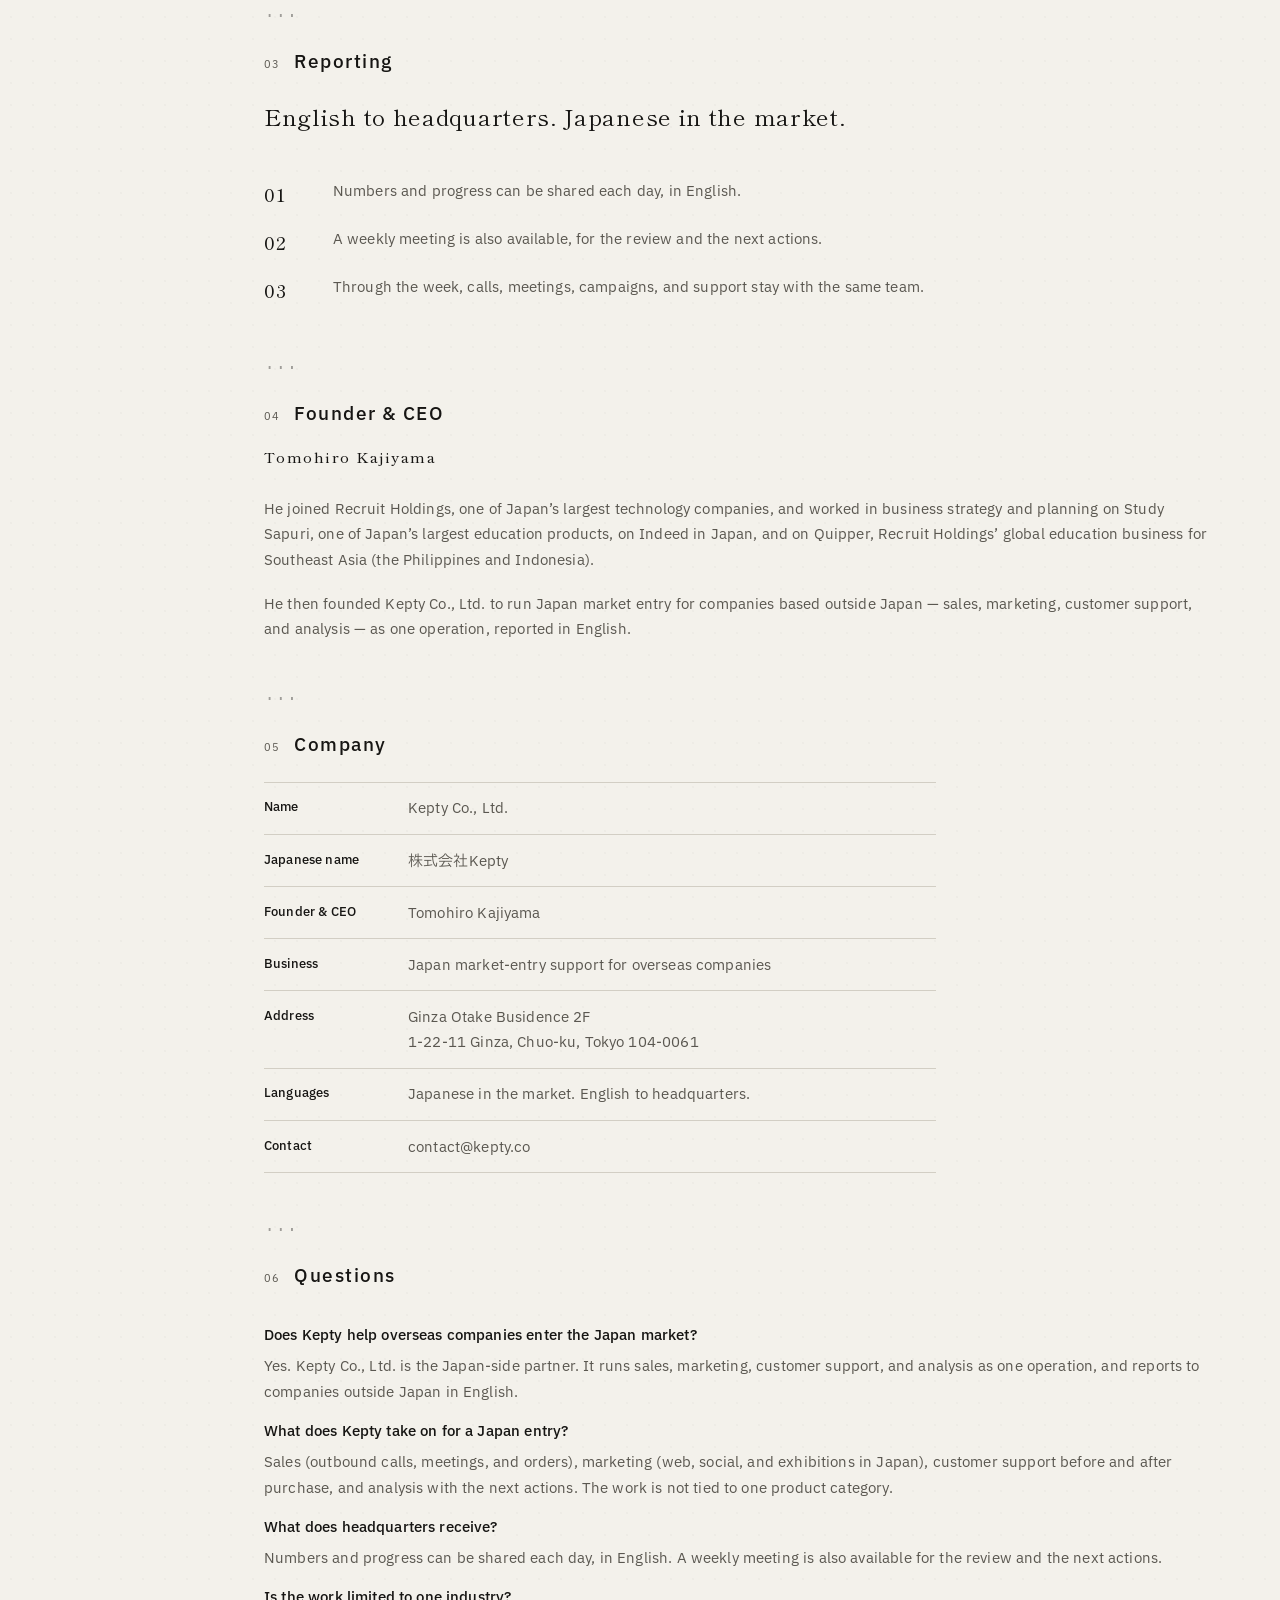
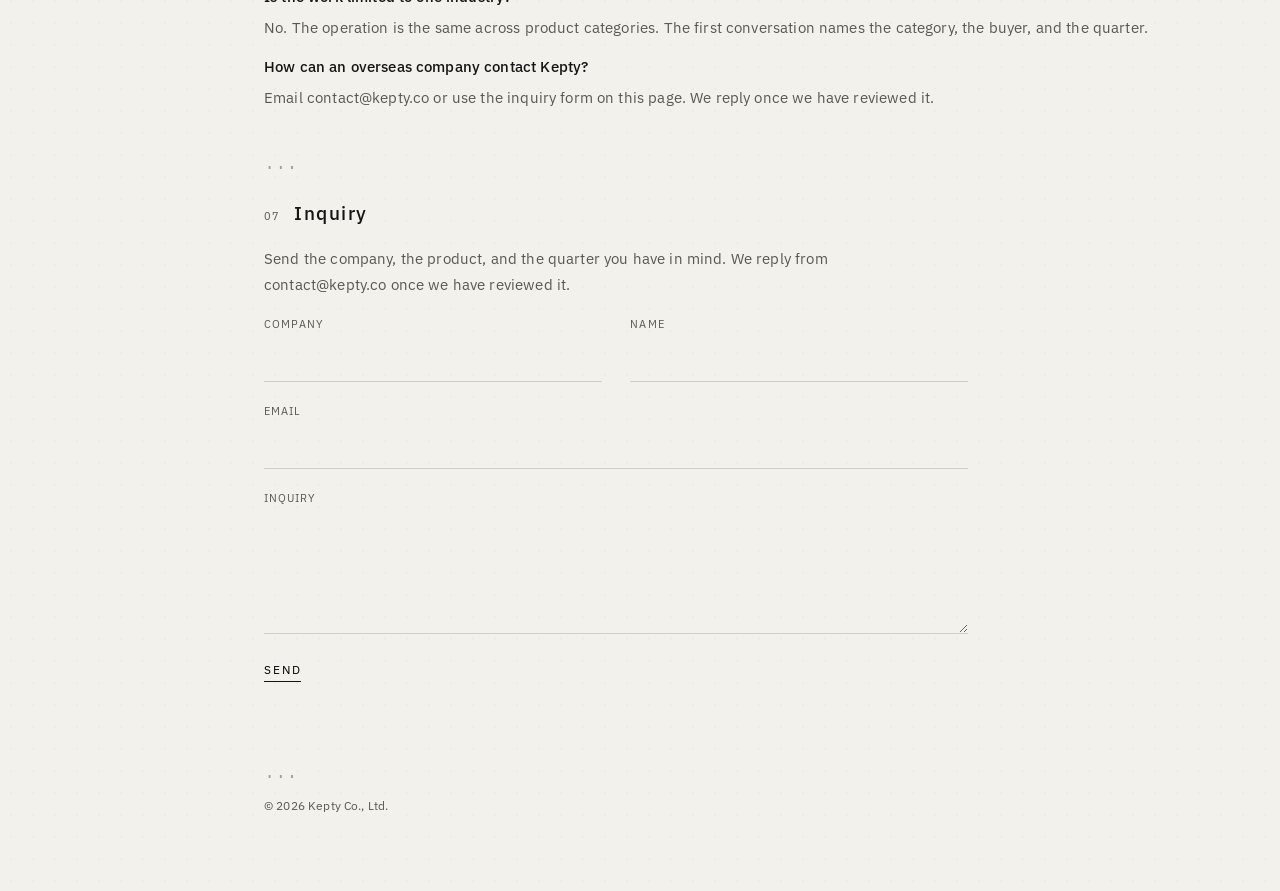
==== commit 60773460: "あ" ====
--- a/index.html
+++ b/index.html
@@ -356,7 +356,7 @@
           </div>
           <div>
             <dt>Contact</dt>
-            <dd><a class="mail-inline" href="mailto:contact@kepty.co">contact@kepty.co</a></dd>
+            <dd>contact@kepty.co</dd>
           </div>
         </dl>
       </section>
